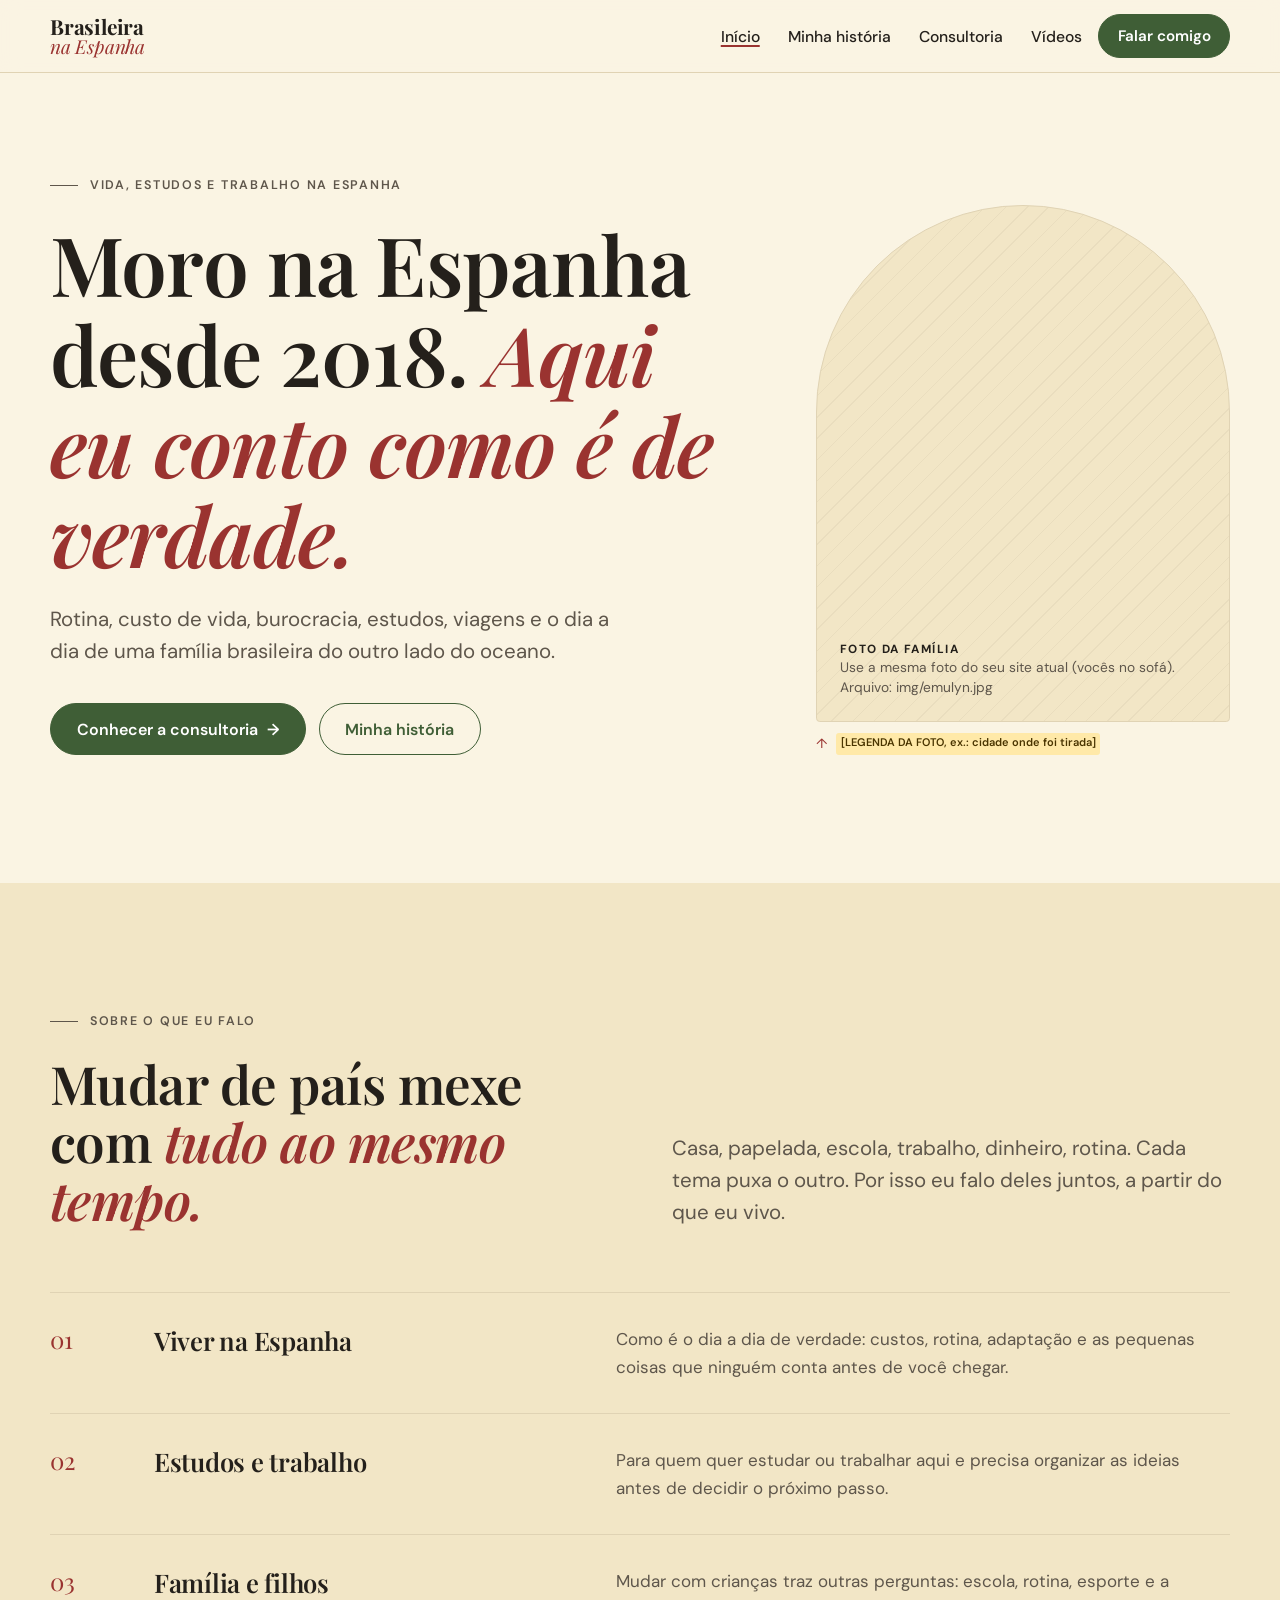
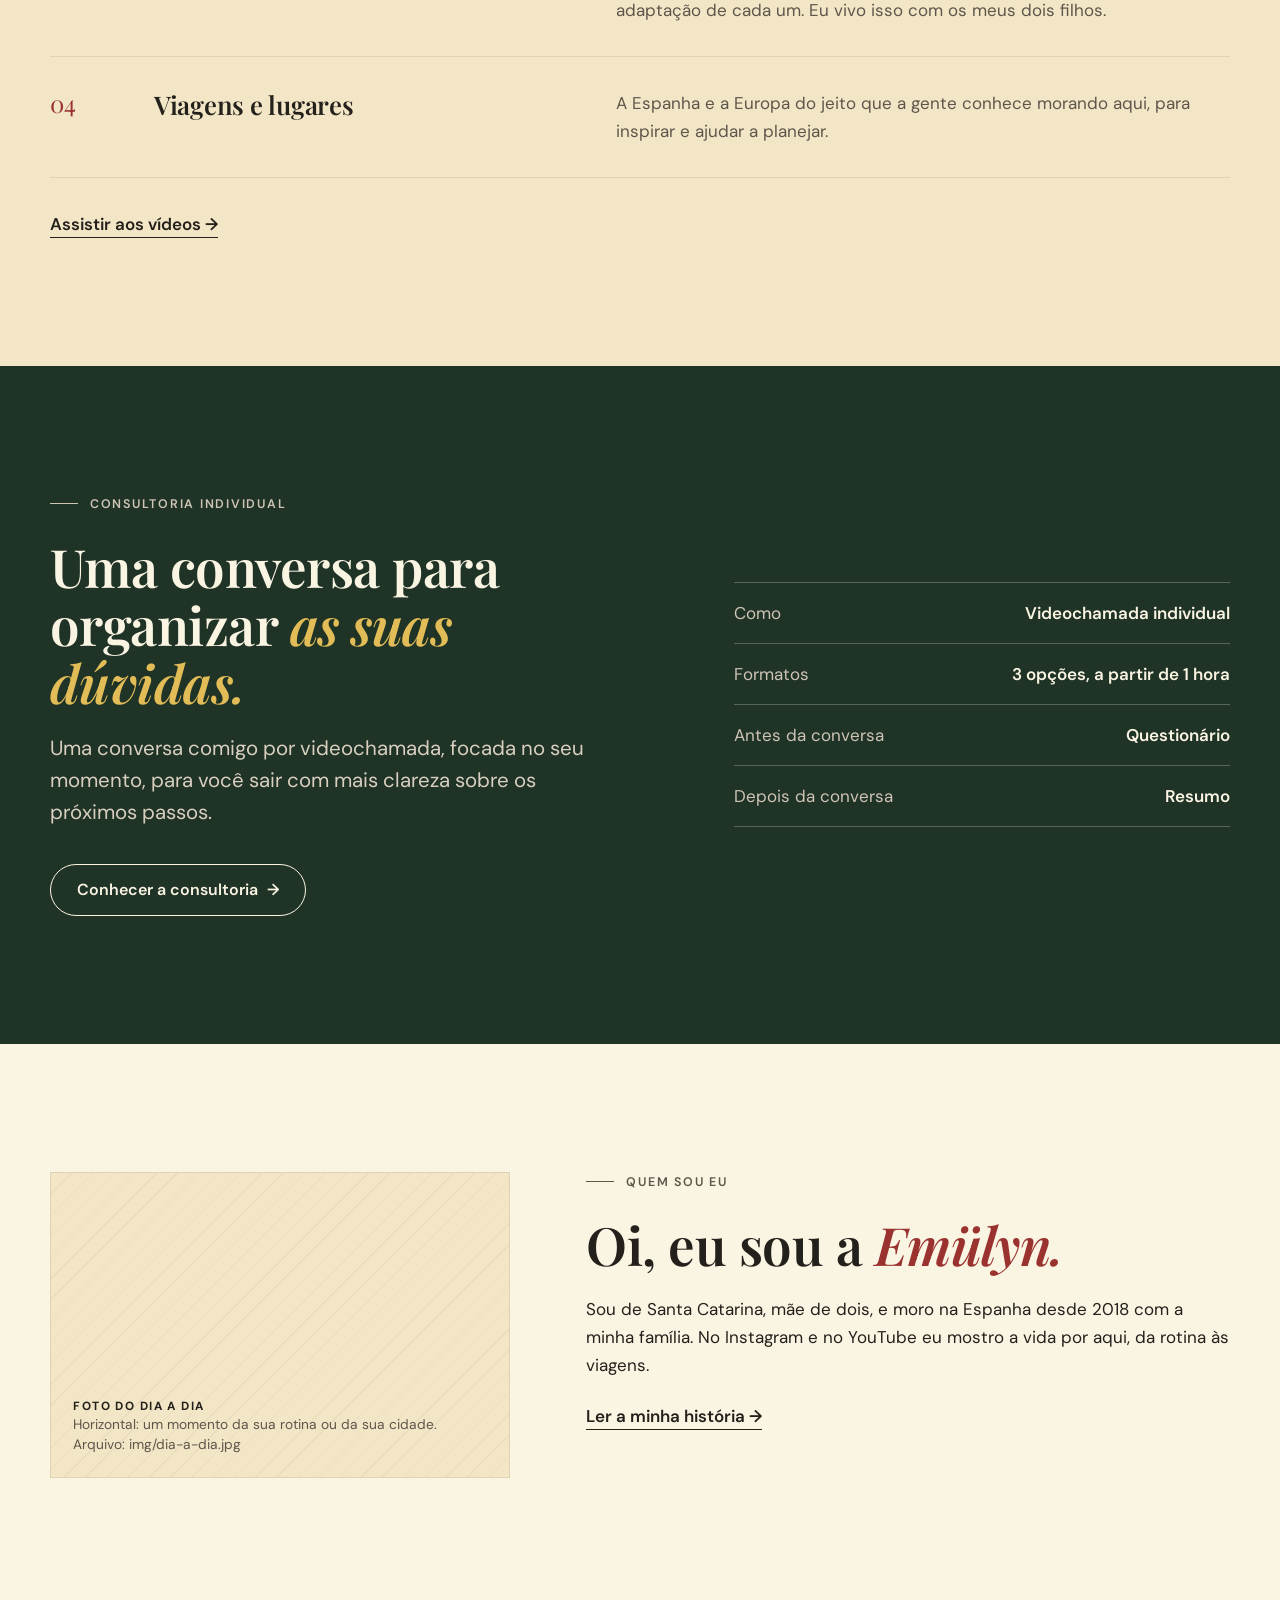
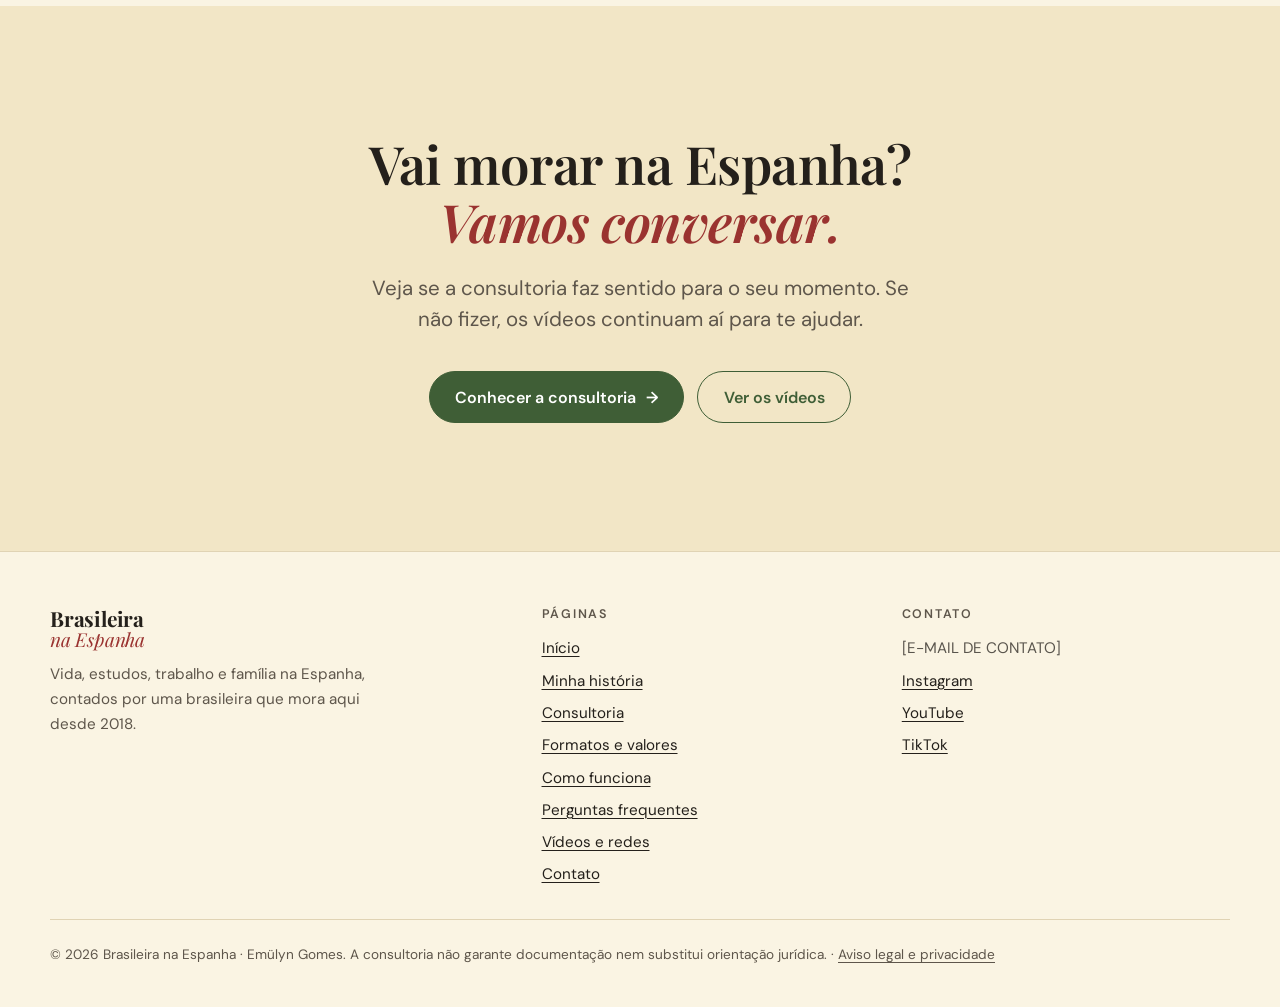
==== publico/index.html @ 483fb572 "Primeira versão do site Brasileira na Espanha" ====
<!DOCTYPE html>
<html lang="pt-BR">
<head>
  <meta charset="UTF-8">
  <meta name="viewport" content="width=device-width, initial-scale=1">
  <title>Brasileira na Espanha · Vida, estudos e trabalho na Espanha</title>
  <meta name="description" content="Sou brasileira e moro na Espanha desde 2018. Conto como é viver aqui de verdade e ofereço uma consultoria individual para quem quer se organizar.">
  <link rel="canonical" href="https://brasileiranaespanha.es/">
  <meta name="theme-color" content="#F8F0D8">
  <link rel="icon" href="favicon.svg" type="image/svg+xml">

  <!-- Prévia para compartilhamento (WhatsApp, Instagram, Facebook) -->
  <meta property="og:type" content="website">
  <meta property="og:locale" content="pt_BR">
  <meta property="og:site_name" content="Brasileira na Espanha">
  <meta property="og:title" content="Brasileira na Espanha · Vida, estudos e trabalho na Espanha">
  <meta property="og:description" content="Sou brasileira e moro na Espanha desde 2018. Conto como é viver aqui de verdade e ofereço uma consultoria individual para quem quer se organizar.">
  <meta property="og:url" content="https://brasileiranaespanha.es/">
  <meta property="og:image" content="https://brasileiranaespanha.es/img/compartilhar.jpg">
  <meta name="twitter:card" content="summary_large_image">

  <link rel="preconnect" href="https://fonts.googleapis.com">
  <link rel="preconnect" href="https://fonts.gstatic.com" crossorigin>
  <link href="https://fonts.googleapis.com/css2?family=DM+Sans:opsz,wght@9..40,400;9..40,500;9..40,600&family=Playfair+Display:ital,wght@0,600;0,700;1,400;1,600&display=swap" rel="stylesheet">
  <link rel="stylesheet" href="css/estilo.css">
</head>
<body>
  <a class="pular" href="#conteudo">Pular para o conteúdo</a>

  <header class="topo">
    <div class="envoltorio">
      <a class="marca" href="./"><span>Brasileira</span> <em>na Espanha</em></a>
      <nav class="menu" aria-label="Principal">
        <ul>
          <li><a href="./" aria-current="page">Início</a></li>
          <li><a href="sobre/">Minha história</a></li>
          <li><a href="consultoria/">Consultoria</a></li>
          <li><a href="conteudo/">Vídeos</a></li>
        </ul>
      </nav>
      <a class="botao botao--cheio botao--topo" href="contato/">Falar comigo</a>
    </div>
  </header>

  <main id="conteudo">
    <section class="hero" aria-labelledby="titulo-principal">
      <div class="envoltorio">
        <div>
          <p class="rotulo">Vida, estudos e trabalho na Espanha</p>
          <h1 id="titulo-principal">Moro na Espanha desde 2018. <em>Aqui eu conto como é de verdade.</em></h1>
          <p class="lead">Rotina, custo de vida, burocracia, estudos, viagens e o dia a dia de uma família brasileira do outro lado do oceano.</p>
          <div class="acoes">
          <a class="botao botao--cheio" href="consultoria/">Conhecer a consultoria <span class="seta" aria-hidden="true">→</span></a>
            <a class="botao botao--linha" href="sobre/">Minha história</a>
          </div>
        </div>
        <figure>
          <div class="foto foto--retrato">
            <img src="img/emulyn.jpg" alt="Emülyn com o marido e os dois filhos no sofá de casa" width="800" height="1000" onerror="this.remove()">
            <div class="vaga"><strong>Foto da família</strong> Use a mesma foto do seu site atual (vocês no sofá). Arquivo: img/emulyn.jpg</div>
          </div>
          <figcaption class="legenda"><span class="campo">[LEGENDA DA FOTO, ex.: cidade onde foi tirada]</span></figcaption>
        </figure>
      </div>
    </section>

    <section class="secao secao--areia" aria-labelledby="titulo-temas">
      <div class="envoltorio">
        <div class="cabeca-secao">
          <div>
            <p class="rotulo">Sobre o que eu falo</p>
            <h2 id="titulo-temas">Mudar de país mexe com <em>tudo ao mesmo tempo.</em></h2>
          </div>
          <p class="lead">Casa, papelada, escola, trabalho, dinheiro, rotina. Cada tema puxa o outro. Por isso eu falo deles juntos, a partir do que eu vivo.</p>
        </div>
        <ol class="indice">
          <li><h3>Viver na Espanha</h3><p>Como é o dia a dia de verdade: custos, rotina, adaptação e as pequenas coisas que ninguém conta antes de você chegar.</p></li>
          <li><h3>Estudos e trabalho</h3><p>Para quem quer estudar ou trabalhar aqui e precisa organizar as ideias antes de decidir o próximo passo.</p></li>
          <li><h3>Família e filhos</h3><p>Mudar com crianças traz outras perguntas: escola, rotina, esporte e a adaptação de cada um. Eu vivo isso com os meus dois filhos.</p></li>
          <li><h3>Viagens e lugares</h3><p>A Espanha e a Europa do jeito que a gente conhece morando aqui, para inspirar e ajudar a planejar.</p></li>
        </ol>
        <p style="margin-top:2rem"><a class="link-seta" href="conteudo/">Assistir aos vídeos →</a></p>
      </div>
    </section>

    <section class="secao secao--tinta" aria-labelledby="titulo-consultoria">
      <div class="envoltorio faixa">
        <div>
          <p class="rotulo">Consultoria individual</p>
          <h2 id="titulo-consultoria">Uma conversa para organizar <em>as suas dúvidas.</em></h2>
          <p class="lead" style="margin-top:1.4rem">Uma conversa comigo por videochamada, focada no seu momento, para você sair com mais clareza sobre os próximos passos.</p>
          <div class="acoes">
            <a class="botao botao--linha" href="consultoria/">Conhecer a consultoria <span class="seta" aria-hidden="true">→</span></a>
          </div>
        </div>
        <dl>
          <div><dt>Como</dt><dd>Videochamada individual</dd></div>
          <div><dt>Formatos</dt><dd>3 opções, a partir de 1 hora</dd></div>
          <div><dt>Antes da conversa</dt><dd>Questionário</dd></div>
          <div><dt>Depois da conversa</dt><dd>Resumo</dd></div>
        </dl>
      </div>
    </section>

    <section class="secao" aria-labelledby="titulo-sobre">
      <div class="envoltorio apresentacao">
        <figure>
          <div class="foto foto--paisagem">
            <img src="img/dia-a-dia.jpg" alt="[DESCRIÇÃO DA FOTO]" onerror="this.remove()">
            <div class="vaga"><strong>Foto do dia a dia</strong> Horizontal: um momento da sua rotina ou da sua cidade. Arquivo: img/dia-a-dia.jpg</div>
          </div>
        </figure>
        <div class="medida">
          <p class="rotulo">Quem sou eu</p>
          <h2 id="titulo-sobre">Oi, eu sou a <em>Emülyn.</em></h2>
          <p style="margin-top:1.4rem">Sou de Santa Catarina, mãe de dois, e moro na Espanha desde 2018 com a minha família. No Instagram e no YouTube eu mostro a vida por aqui, da rotina às viagens.</p>
          <p style="margin-top:1.4rem"><a class="link-seta" href="sobre/">Ler a minha história →</a></p>
        </div>
      </div>
    </section>

    <section class="secao chamada secao--areia" aria-labelledby="titulo-chamada">
      <div class="envoltorio">
        <h2 id="titulo-chamada">Vai morar na Espanha? <em>Vamos conversar.</em></h2>
        <p class="lead">Veja se a consultoria faz sentido para o seu momento. Se não fizer, os vídeos continuam aí para te ajudar.</p>
        <div class="acoes">
          <a class="botao botao--cheio" href="consultoria/">Conhecer a consultoria <span class="seta" aria-hidden="true">→</span></a>
          <a class="botao botao--linha" href="conteudo/">Ver os vídeos</a>
        </div>
      </div>
    </section>
  </main>

  <footer class="rodape">
    <div class="envoltorio">
      <div>
        <a class="marca" href="./"><span>Brasileira</span> <em>na Espanha</em></a>
        <p class="suave" style="margin-top:.8rem;max-width:34ch">Vida, estudos, trabalho e família na Espanha, contados por uma brasileira que mora aqui desde 2018.</p>
      </div>
      <nav aria-label="Rodapé">
        <h2>Páginas</h2>
        <ul>
          <li><a href="./">Início</a></li>
          <li><a href="sobre/">Minha história</a></li>
          <li><a href="consultoria/">Consultoria</a></li>
          <li><a href="consultoria/formatos/">Formatos e valores</a></li>
          <li><a href="consultoria/como-funciona/">Como funciona</a></li>
          <li><a href="consultoria/perguntas/">Perguntas frequentes</a></li>
          <li><a href="conteudo/">Vídeos e redes</a></li>
          <li><a href="contato/">Contato</a></li>
        </ul>
      </nav>
      <div>
        <h2>Contato</h2>
        <ul>
          <li><a data-link="email" data-mostrar aria-disabled="true">[E-MAIL DE CONTATO]</a></li>
          <li><a href="https://www.instagram.com/emulyngomes/">Instagram</a></li>
          <li><a href="https://www.youtube.com/@brasileiranaespanha">YouTube</a></li>
          <li><a href="https://www.tiktok.com/@emulyngomes">TikTok</a></li>
        </ul>
      </div>
      <p class="legal">© 2026 Brasileira na Espanha · Emülyn Gomes. A consultoria não garante documentação nem substitui orientação jurídica. · <a href="aviso-legal/">Aviso legal e privacidade</a></p>
    </div>
  </footer>

  <script src="js/config.js"></script>
</body>
</html>
---- publico/css/estilo.css ----
/* ==========================================================================
   Brasileira na Espanha — estilos do site
   Para mudar cores ou fontes, edite apenas as variáveis em :root.
   ========================================================================== */

:root {
  /* Cores */
  /* Paleta do canal: creme, verde, vinho e dourado */
  --papel: #FAF4E3;          /* fundo principal (creme) */
  --areia: #F2E6C6;          /* fundo alternativo (creme mais quente) */
  --tinta: #24201B;          /* texto principal */
  --tinta-suave: #5E564B;    /* texto secundário */
  --linha: #E0D3B4;          /* fios e bordas */
  --verde: #3F5E36;          /* botões (verde do Brasil) */
  --verde-escuro: #2F4828;
  --vinho: #9A3330;          /* itálicos e detalhes (vermelho da Espanha) */
  --ouro: #E2BC57;           /* dourado: só sobre fundo escuro e em detalhes */
  --escuro: #1F3326;         /* fundo das faixas escuras (verde bem fechado) */
  --pimenton: var(--vinho);  /* nome antigo, mantido por compatibilidade */

  /* Tipografia */
  --serif: "Playfair Display", Georgia, "Times New Roman", serif;
  --sans: "DM Sans", system-ui, -apple-system, "Segoe UI", sans-serif;

  /* Medidas */
  --largura: 1180px;
  --texto: 64ch;
  --espaco: clamp(72px, 10vw, 140px);
}

*, *::before, *::after { box-sizing: border-box; }
* { margin: 0; }

html { -webkit-text-size-adjust: 100%; scroll-behavior: smooth; }
@media (prefers-reduced-motion: reduce) {
  html { scroll-behavior: auto; }
  *, *::before, *::after { transition: none !important; }
}

body {
  background: var(--papel);
  color: var(--tinta);
  font-family: var(--sans);
  font-size: 1.0625rem;
  line-height: 1.65;
  text-rendering: optimizeLegibility;
}

img { display: block; max-width: 100%; height: auto; }

a { color: inherit; text-decoration-thickness: 1px; text-underline-offset: 0.2em; }
a:hover { color: var(--pimenton); }

:focus-visible {
  outline: 3px solid var(--verde);
  outline-offset: 3px;
  border-radius: 2px;
}

/* Acessibilidade */
.pular {
  position: absolute; left: 1rem; top: -100px;
  background: var(--tinta); color: var(--papel);
  padding: .7rem 1rem; z-index: 100; text-decoration: none;
}
.pular:focus { top: 1rem; color: var(--papel); }

.sr-only {
  position: absolute; width: 1px; height: 1px; padding: 0; margin: -1px;
  overflow: hidden; clip: rect(0,0,0,0); white-space: nowrap; border: 0;
}

/* --------------------------------------------------------------------------
   Estrutura
   -------------------------------------------------------------------------- */
.envoltorio { width: min(var(--largura), 100% - 2.5rem); margin-inline: auto; }

.secao { padding-block: var(--espaco); }
.secao--areia { background: var(--areia); }
.secao--tinta { background: var(--escuro); color: var(--papel); }
.secao--tinta a:hover { color: var(--ouro); }

/* --------------------------------------------------------------------------
   Tipografia
   -------------------------------------------------------------------------- */
h1, h2, h3 {
  font-family: var(--serif);
  font-weight: 600;
  line-height: 1.1;
  letter-spacing: -0.01em;
  font-optical-sizing: auto;
}
h1 { font-size: clamp(2.6rem, 6.4vw, 5.4rem); }
h2 { font-size: clamp(2rem, 4.2vw, 3.3rem); }
h3 { font-size: clamp(1.3rem, 2vw, 1.6rem); line-height: 1.2; }
h1 em, h2 em { font-style: italic; color: var(--pimenton); }
.secao--tinta h2 em { color: var(--ouro); }

p + p { margin-top: 1em; }

.rotulo {
  display: flex; align-items: center; gap: .75rem;
  font-size: .78rem; font-weight: 600;
  letter-spacing: .14em; text-transform: uppercase;
  color: var(--tinta-suave);
  margin-bottom: 1.4rem;
}
.rotulo::before { content: ""; width: 28px; height: 1px; background: currentColor; }
.secao--tinta .rotulo { color: #CFC5B6; }

.lead { font-size: clamp(1.15rem, 1.6vw, 1.35rem); line-height: 1.55; color: var(--tinta-suave); max-width: 40ch; }
.suave { color: var(--tinta-suave); }
.medida { max-width: var(--texto); }

/* Campo a preencher: aparece em destaque para você achar fácil */
.campo {
  background: #FFE9A8;
  color: #4A3500;
  font-family: var(--sans);
  font-style: normal;
  font-size: .82em;
  font-weight: 600;
  padding: .05em .4em;
  border-radius: 3px;
  white-space: normal;
}

/* --------------------------------------------------------------------------
   Botões e links de ação
   -------------------------------------------------------------------------- */
.botao {
  display: inline-flex; align-items: center; gap: .6rem;
  min-height: 52px; padding: .85rem 1.6rem;
  font: 600 1rem/1.2 var(--sans);
  text-decoration: none;
  border: 1.5px solid var(--tinta);
  border-radius: 999px;
  transition: background-color .2s, color .2s, border-color .2s;
  cursor: pointer;
}
.botao--cheio { background: var(--verde); border-color: var(--verde); color: #fff; }
.botao--cheio:hover { background: var(--verde-escuro); border-color: var(--verde-escuro); color: #fff; }
.botao--linha { background: transparent; color: var(--verde); border-color: var(--verde); }
.botao--linha:hover { background: var(--verde); color: #fff; }
.secao--tinta .botao--linha { color: var(--papel); border-color: var(--papel); }
.secao--tinta .botao--linha:hover { background: var(--papel); color: var(--tinta); }
.botao .seta { transition: transform .2s; }
.botao:hover .seta { transform: translateX(3px); }

/* Botão cujo link ainda não foi configurado em js/config.js */
.botao[aria-disabled="true"] {
  background: transparent; color: var(--tinta-suave);
  border: 1.5px dashed var(--tinta-suave); cursor: not-allowed;
}
.secao--tinta .botao[aria-disabled="true"] { color: #CFC5B6; border-color: #CFC5B6; }

.link-seta {
  font-weight: 600; text-decoration: none;
  border-bottom: 1.5px solid currentColor; padding-bottom: 2px;
}

.acoes { display: flex; flex-wrap: wrap; gap: .8rem; margin-top: 2.2rem; }

/* --------------------------------------------------------------------------
   Cabeçalho
   -------------------------------------------------------------------------- */
.topo {
  position: sticky; top: 0; z-index: 50;
  background: color-mix(in srgb, var(--papel) 92%, transparent);
  backdrop-filter: blur(10px);
  border-bottom: 1px solid var(--linha);
}
.topo .envoltorio {
  display: flex; align-items: center; justify-content: space-between;
  gap: 1rem; min-height: 72px;
}
.marca {
  display: inline-flex; flex-direction: column;
  font-family: var(--serif); font-size: 1.3rem; font-weight: 700;
  text-decoration: none; letter-spacing: -0.01em; line-height: 1.02;
}
.marca em { color: var(--vinho); font-weight: 400; font-size: .92em; }
.marca:hover { color: var(--tinta); }

.menu { margin-left: auto; }
.menu ul { display: flex; gap: clamp(.9rem, 2.2vw, 1.9rem); list-style: none; padding: 0; }
.menu a { text-decoration: none; font-weight: 500; font-size: .98rem; white-space: nowrap; }
.menu a[aria-current="page"] { text-decoration: underline; text-decoration-color: var(--pimenton); text-decoration-thickness: 2px; }
.botao--topo { min-height: 44px; padding: .55rem 1.15rem; font-size: .95rem; }

/* Celular: marca e botão na primeira linha, menu na segunda (com rolagem lateral se precisar) */
@media (max-width: 760px) {
  .topo .envoltorio {
    display: grid; grid-template-columns: 1fr auto;
    gap: .6rem 1rem; padding-block: .75rem; min-height: 0;
  }
  .menu { grid-column: 1 / -1; grid-row: 2; margin: 0 -1.25rem; overflow-x: auto; scrollbar-width: none; }
  .menu::-webkit-scrollbar { display: none; }
  .menu ul { padding-inline: 1.25rem; gap: 1.3rem; }
  .menu a { font-size: .93rem; display: inline-block; padding-block: .3rem; }
}

/* Abas da consultoria */
.subnav { border-bottom: 1px solid var(--linha); background: var(--papel); }
.subnav ul { display: flex; gap: 1.8rem; list-style: none; padding: 0; overflow-x: auto; scrollbar-width: none; }
.subnav ul::-webkit-scrollbar { display: none; }
.subnav a {
  display: block; padding-block: 1rem; white-space: nowrap;
  text-decoration: none; font-size: .93rem; font-weight: 500; color: var(--tinta-suave);
  border-bottom: 2px solid transparent; margin-bottom: -1px;
}
.subnav a[aria-current="page"] { color: var(--tinta); border-bottom-color: var(--pimenton); }

/* Cabeçalho de páginas internas (sem foto) */
.cabecalho-pagina { padding-block: clamp(56px, 9vw, 120px) clamp(40px, 6vw, 72px); }
.cabecalho-pagina h1 { max-width: 16ch; margin-bottom: 1.4rem; }
.cabecalho-pagina .lead { max-width: 52ch; }

/* Etapas numeradas grandes (página Como funciona) */
.etapas { list-style: none; padding: 0; counter-reset: etapa; display: grid; grid-template-columns: repeat(2, 1fr); gap: 0 clamp(2rem, 6vw, 6rem); }
.etapas li { counter-increment: etapa; padding-block: 2rem; border-top: 1px solid var(--linha); display: grid; grid-template-columns: 4.5rem 1fr; gap: .2rem 1rem; }
.etapas li::before {
  content: counter(etapa, decimal-leading-zero); grid-row: span 2;
  font-family: var(--serif); font-size: 2.6rem; line-height: 1; color: var(--pimenton);
}
.etapas h2 { font-size: clamp(1.35rem, 2.2vw, 1.7rem); margin-bottom: .3rem; }
.etapas p { color: var(--tinta-suave); }
@media (max-width: 760px) { .etapas { grid-template-columns: 1fr; } .etapas li { grid-template-columns: 3.5rem 1fr; } .etapas li::before { font-size: 2rem; } }

/* Textos longos */
.texto-corrido p + p { margin-top: 1.1em; }
.texto-corrido blockquote {
  font-family: var(--serif); font-style: italic;
  font-size: clamp(1.5rem, 2.6vw, 2.1rem); line-height: 1.25;
  border-left: 2px solid var(--pimenton); padding-left: 1.4rem; margin-bottom: 1.8rem;
}
.faq--larga { max-width: 860px; }

.texto-legal { max-width: 760px; }
.texto-legal > h2 { font-size: clamp(1.6rem, 3vw, 2.2rem); margin: 3rem 0 1rem; }
.texto-legal .aviso h2 { font-size: 1.2rem; margin-bottom: .4rem; }
.texto-legal p + p { margin-top: .9em; }
.dados-legais div { display: grid; grid-template-columns: 8rem 1fr; gap: 1rem; padding-block: .8rem; border-top: 1px solid var(--linha); }
.dados-legais dt { color: var(--tinta-suave); }

/* Página de contato */
.pagina-contato { padding-block: clamp(64px, 9vw, 120px); }
.pagina-contato h1 { font-size: clamp(2.4rem, 5vw, 4rem); }
.pagina-contato h1 em { color: var(--ouro); }
.contato h2 { font-size: 1.4rem; }

/* --------------------------------------------------------------------------
   Fotos (com espaço reservado enquanto a foto não existe)
   -------------------------------------------------------------------------- */
.foto {
  position: relative; overflow: hidden;
  background:
    repeating-linear-gradient(135deg, transparent 0 14px, rgba(31,26,22,.045) 14px 15px),
    var(--areia);
  border: 1px solid var(--linha);
}
.foto img { position: absolute; inset: 0; width: 100%; height: 100%; object-fit: cover; z-index: 1; }
.foto .vaga {
  position: absolute; inset: 0;
  display: flex; flex-direction: column; justify-content: flex-end;
  padding: 1.4rem; font-size: .86rem; line-height: 1.45; color: var(--tinta-suave);
}
.foto .vaga strong { color: var(--tinta); font-size: .74rem; letter-spacing: .12em; text-transform: uppercase; }
.foto--retrato { aspect-ratio: 4 / 5; }
.foto--paisagem { aspect-ratio: 3 / 2; }

.legenda {
  margin-top: .7rem; font-size: .84rem; color: var(--tinta-suave);
  display: flex; gap: .5rem;
}
.legenda::before { content: "↑"; color: var(--pimenton); }

/* --------------------------------------------------------------------------
   Seção principal (hero)
   -------------------------------------------------------------------------- */
.hero { padding-block: clamp(48px, 8vw, 110px) var(--espaco); }
.hero .envoltorio {
  display: grid; grid-template-columns: 1.25fr .75fr;
  gap: clamp(2rem, 6vw, 6rem); align-items: end;
}
.hero h1 { margin-bottom: 1.6rem; }
.hero .foto { border-radius: 220px 220px 4px 4px; }
@media (max-width: 860px) {
  .hero .envoltorio { grid-template-columns: 1fr; }
  .hero figure { max-width: 420px; }
}

/* --------------------------------------------------------------------------
   Apresentação
   -------------------------------------------------------------------------- */
.apresentacao {
  display: grid; grid-template-columns: 5fr 7fr;
  gap: clamp(2rem, 6vw, 6rem); align-items: start;
}
.apresentacao blockquote {
  font-family: var(--serif); font-style: italic;
  font-size: clamp(1.6rem, 2.8vw, 2.3rem); line-height: 1.25;
  border-left: 2px solid var(--pimenton); padding-left: 1.4rem;
  margin-bottom: 2rem;
}
@media (max-width: 860px) { .apresentacao { grid-template-columns: 1fr; } }

/* --------------------------------------------------------------------------
   Lista numerada editorial (temas, etapas)
   -------------------------------------------------------------------------- */
.indice { list-style: none; padding: 0; border-top: 1px solid var(--linha); counter-reset: item; }
.indice > li {
  counter-increment: item;
  display: grid; grid-template-columns: 5rem 1fr 1.4fr;
  gap: 1.5rem; padding-block: 2rem;
  border-bottom: 1px solid var(--linha);
}
.indice > li::before {
  content: counter(item, decimal-leading-zero);
  font-family: var(--serif); font-size: 1.5rem; color: var(--pimenton); line-height: 1.2;
}
.indice h3 { margin: 0; }
.indice p { color: var(--tinta-suave); }
@media (max-width: 760px) {
  .indice > li { grid-template-columns: 3rem 1fr; }
  .indice > li > p { grid-column: 2; }
}

.cabeca-secao {
  display: grid; grid-template-columns: 1fr 1fr;
  gap: 2rem 4rem; align-items: end; margin-bottom: clamp(2.5rem, 5vw, 4rem);
}
@media (max-width: 760px) { .cabeca-secao { grid-template-columns: 1fr; } }

/* --------------------------------------------------------------------------
   Faixa da consultoria (fundo escuro)
   -------------------------------------------------------------------------- */
.faixa {
  display: grid; grid-template-columns: 1.1fr .9fr;
  gap: clamp(2rem, 6vw, 6rem); align-items: center;
}
.faixa .lead { color: #D9CFC0; }
.faixa dl { border-top: 1px solid rgba(251,247,238,.25); }
.faixa dl div {
  display: flex; justify-content: space-between; gap: 1rem;
  padding-block: 1rem; border-bottom: 1px solid rgba(251,247,238,.25);
}
.faixa dt { color: #CFC5B6; }
.faixa dd { text-align: right; font-weight: 600; }
@media (max-width: 860px) { .faixa { grid-template-columns: 1fr; } }

/* --------------------------------------------------------------------------
   Passos (linha do tempo horizontal)
   -------------------------------------------------------------------------- */
.passos {
  list-style: none; padding: 0;
  display: grid; grid-template-columns: repeat(var(--colunas, 3), 1fr);
  gap: 0; counter-reset: passo;
}
.passos li {
  counter-increment: passo; position: relative;
  padding: 2.4rem 1.6rem 0 0;
  border-top: 2px solid var(--tinta);
}
.passos li::before {
  content: counter(passo);
  position: absolute; top: -1.05rem; left: 0;
  width: 2rem; height: 2rem; border-radius: 50%;
  background: var(--papel); border: 2px solid var(--tinta);
  display: grid; place-items: center;
  font: 600 .9rem/1 var(--sans);
}
.secao--areia .passos li::before { background: var(--areia); }
.passos h3 { font-size: 1.25rem; margin-bottom: .5rem; }
.passos p { color: var(--tinta-suave); font-size: .98rem; }
@media (max-width: 860px) {
  .passos { grid-template-columns: 1fr; gap: 0; }
  .passos li { border-top: 0; border-left: 2px solid var(--tinta); padding: 0 0 2.2rem 2rem; }
  .passos li::before { top: 0; left: -1.05rem; }
}

/* --------------------------------------------------------------------------
   Canais de conteúdo
   -------------------------------------------------------------------------- */
.canais { list-style: none; padding: 0; border-top: 1px solid var(--linha); }
.canais a {
  display: grid; grid-template-columns: 1fr auto; align-items: baseline; gap: 1rem;
  padding-block: 1.5rem; border-bottom: 1px solid var(--linha);
  text-decoration: none;
}
.canais .nome { font-family: var(--serif); font-size: clamp(1.5rem, 3vw, 2.2rem); }
.canais .detalhe { color: var(--tinta-suave); font-size: .95rem; }
.canais a:hover .nome { color: var(--pimenton); }

.duas-colunas {
  display: grid; grid-template-columns: 1fr 1fr; gap: clamp(2rem, 6vw, 6rem); align-items: start;
}
@media (max-width: 860px) { .duas-colunas { grid-template-columns: 1fr; } }

/* --------------------------------------------------------------------------
   Chamada final
   -------------------------------------------------------------------------- */
.chamada { text-align: center; }
.chamada h2 { max-width: 18ch; margin-inline: auto; }
.chamada .lead { margin: 1.4rem auto 0; }
.chamada .acoes { justify-content: center; }

/* --------------------------------------------------------------------------
   Página da consultoria
   -------------------------------------------------------------------------- */
.ficha {
  border: 1px solid var(--tinta); background: var(--papel);
  padding: clamp(1.4rem, 3vw, 2rem);
}
.ficha h2 { font-size: 1.4rem; margin-bottom: 1rem; }
.ficha dl div {
  display: grid; grid-template-columns: 9rem 1fr; gap: 1rem;
  padding-block: .8rem; border-top: 1px solid var(--linha);
}
.ficha dt { color: var(--tinta-suave); font-size: .95rem; }
.ficha dd { font-weight: 600; }

.lista-traco { list-style: none; padding: 0; }
.lista-traco li { padding: .9rem 0 .9rem 2rem; border-bottom: 1px solid var(--linha); position: relative; }
.lista-traco li::before { content: "—"; position: absolute; left: 0; color: var(--pimenton); }
.lista-traco li:first-child { border-top: 1px solid var(--linha); }

.aviso {
  border-left: 3px solid var(--pimenton);
  background: var(--areia);
  padding: 1.4rem 1.6rem;
}
.aviso h3 { font-size: 1.2rem; margin-bottom: .5rem; }

/* Perguntas frequentes */
.faq { border-top: 1px solid var(--linha); }
.faq details { border-bottom: 1px solid var(--linha); }
.faq summary {
  cursor: pointer; list-style: none;
  display: flex; justify-content: space-between; gap: 1.5rem;
  padding-block: 1.4rem;
  font-family: var(--serif); font-size: clamp(1.2rem, 2vw, 1.45rem); line-height: 1.3;
}
.faq summary::-webkit-details-marker { display: none; }
.faq summary::after { content: "+"; font-family: var(--sans); color: var(--pimenton); font-size: 1.5rem; line-height: 1; }
.faq details[open] summary::after { content: "−"; }
.faq .resposta { padding-bottom: 1.6rem; max-width: var(--texto); color: var(--tinta-suave); }

/* Contato */
.contatos { display: grid; gap: 1rem; }
.contato {
  display: grid; grid-template-columns: 1fr auto; gap: 1rem 2rem; align-items: center;
  padding: 1.6rem 0; border-bottom: 1px solid rgba(251,247,238,.25);
}
.contato:first-child { border-top: 1px solid rgba(251,247,238,.25); }
.contato p { color: #CFC5B6; font-size: .95rem; margin-top: .3rem; }
.nota-link { font-size: .8rem; color: #CFC5B6; grid-column: 1 / -1; margin-top: -.4rem; }
@media (max-width: 640px) { .contato { grid-template-columns: 1fr; } }

/* --------------------------------------------------------------------------
   Rodapé
   -------------------------------------------------------------------------- */
.rodape { border-top: 1px solid var(--linha); padding-block: 3.5rem 2.5rem; font-size: .95rem; }
.rodape .envoltorio { display: grid; grid-template-columns: 1.4fr 1fr 1fr; gap: 2rem; }
.rodape h2 { font-family: var(--sans); font-size: .78rem; letter-spacing: .14em; text-transform: uppercase; color: var(--tinta-suave); font-weight: 600; margin-bottom: .9rem; }
.rodape ul { list-style: none; padding: 0; display: grid; gap: .45rem; }
.rodape .legal { grid-column: 1 / -1; border-top: 1px solid var(--linha); padding-top: 1.5rem; color: var(--tinta-suave); font-size: .85rem; }
@media (max-width: 760px) { .rodape .envoltorio { grid-template-columns: 1fr; } }

.rodape a[aria-disabled="true"], .contato a[aria-disabled="true"] { opacity: .75; }

/* Página 404 */
.erro-404 { min-height: 60vh; display: grid; place-items: center; text-align: center; }

/* --------------------------------------------------------------------------
   Formatos da consultoria (3 colunas separadas por fios, sem "cards")
   -------------------------------------------------------------------------- */
.formatos {
  display: grid; grid-template-columns: repeat(3, 1fr);
  border-top: 2px solid var(--tinta); border-bottom: 1px solid var(--linha);
}
.formato {
  display: flex; flex-direction: column;
  padding: 2.4rem clamp(1.2rem, 2.5vw, 2.2rem) 2.6rem;
  border-left: 1px solid var(--linha);
}
.formato:first-child { border-left: 0; padding-left: 0; }
.formato h2 { font-size: clamp(1.8rem, 3vw, 2.4rem); }
.formato-para { color: var(--tinta-suave); margin-top: .6rem; min-height: 3.2em; }
.formato-preco { font-family: var(--serif); font-size: 2.2rem; margin-top: 1.6rem; line-height: 1; }
.formato-duracao { font-size: .92rem; font-weight: 600; margin-top: .6rem; }
.formato ul { list-style: none; padding: 0; margin: 1.6rem 0 2rem; flex: 1; }
.formato li { padding: .65rem 0 .65rem 1.6rem; border-top: 1px solid var(--linha); position: relative; font-size: .98rem; }
.formato li::before { content: "—"; position: absolute; left: 0; color: var(--pimenton); }
.formato .botao { align-self: flex-start; }

.formato--destaque { background: var(--escuro); color: var(--papel); border-left: 0; }
.formato--destaque + .formato { border-left: 0; }
.formato--destaque .formato-para { color: #CFC5B6; }
.formato--destaque li { border-top-color: rgba(251,247,238,.22); }
.formato--destaque li::before { color: var(--ouro); }
.formato--destaque .botao--linha { color: var(--papel); border-color: var(--papel); }
.formato--destaque .botao--linha:hover { background: var(--papel); color: var(--tinta); }

@media (max-width: 900px) {
  .formatos { grid-template-columns: 1fr; }
  .formato, .formato:first-child { border-left: 0; padding-inline: 0; border-top: 1px solid var(--linha); }
  .formato:first-child { border-top: 0; }
  .formato--destaque { padding-inline: 1.4rem; margin-inline: -1.25rem; padding-inline: 1.25rem; }
  .formato-para { min-height: 0; }
}

/* --------------------------------------------------------------------------
   Fluxo de contratação: etapas e formulários
   -------------------------------------------------------------------------- */
.estreito { width: min(760px, 100% - 2.5rem); }
.cabecalho-pagina--fluxo { padding-top: clamp(40px, 6vw, 72px); }
.cabecalho-pagina--fluxo h1 { font-size: clamp(2.1rem, 4.6vw, 3.4rem); max-width: 20ch; }

.etapas-fluxo { list-style: none; padding: 0; display: flex; flex-wrap: wrap; gap: .4rem; margin-bottom: 2rem; counter-reset: ef; }
.etapas-fluxo li {
  counter-increment: ef; font-size: .82rem; font-weight: 600;
  padding: .4rem .85rem; border-radius: 999px;
  background: var(--areia); color: var(--tinta-suave);
}
.etapas-fluxo li::before { content: counter(ef) " · "; }
.etapas-fluxo li.feita { background: #E3EBDD; color: var(--verde); }
.etapas-fluxo li.feita::before { content: "✓ "; }
.etapas-fluxo li[aria-current="step"] { background: var(--verde); color: #fff; }

.formulario fieldset { border: 0; padding: 0; margin: 0 0 2rem; }
.formulario legend { font-family: var(--serif); font-size: 1.3rem; font-weight: 600; margin-bottom: .9rem; padding: 0; }
.campo-form { margin-bottom: 1.4rem; }
.campo-form label { display: block; font-weight: 600; margin-bottom: .45rem; font-size: .98rem; }
.formulario input[type=text], .formulario input[type=email], .formulario input[type=tel],
.formulario select, .formulario textarea {
  width: 100%; font: inherit; color: var(--tinta);
  padding: .8rem 1rem; min-height: 50px;
  background: #fff; border: 1.5px solid var(--linha); border-radius: 10px;
}
.formulario textarea { resize: vertical; }
.formulario input:focus, .formulario select:focus, .formulario textarea:focus { outline: none; border-color: var(--verde); box-shadow: 0 0 0 3px rgba(63,94,54,.18); }
.duas { display: grid; grid-template-columns: 1fr 1fr; gap: 0 1rem; }
@media (max-width: 620px) { .duas { grid-template-columns: 1fr; } }

.opcoes { display: grid; gap: .55rem; }
.opcoes--linha { grid-template-columns: repeat(auto-fit, minmax(150px, 1fr)); }
.opcao {
  display: flex; gap: .75rem; align-items: flex-start;
  padding: .85rem 1rem; background: #fff;
  border: 1.5px solid var(--linha); border-radius: 10px; cursor: pointer;
  transition: border-color .15s, background-color .15s;
}
.opcao:hover { border-color: var(--verde); }
.opcao input { margin-top: .3rem; accent-color: var(--verde); width: 1.05rem; height: 1.05rem; flex: none; }
.opcao:has(input:checked) { border-color: var(--verde); background: #EEF3EA; }
.opcao--aceite { margin: .5rem 0 1.4rem; font-size: .95rem; }
.dica { font-size: .9rem; margin-top: .6rem; }

.botao--largo { width: 100%; justify-content: center; }
button.botao:disabled { opacity: .45; cursor: not-allowed; }
.form-erro { color: #A3261F; font-weight: 600; margin-bottom: 1rem; }
.form-nao-conectado, .nota {
  background: #FFE9A8; color: #4A3500; font-size: .9rem; font-weight: 600;
  padding: .8rem 1rem; border-radius: 8px; margin-bottom: 1rem;
}

.resultado { border-top: 2px solid var(--verde); padding-top: 2rem; }
.resultado:focus { outline: none; }
.resultado h2 { font-size: clamp(1.8rem, 3.6vw, 2.6rem); margin-bottom: 1rem; }
.resultado .lead { max-width: none; }

.seletor-formato { display: flex; flex-wrap: wrap; gap: .5rem; margin-top: 1.8rem; }
.seletor-formato .botao { min-height: 44px; padding: .5rem 1.1rem; font-size: .95rem; }
.seletor-formato .botao[aria-pressed="true"] { background: var(--verde); color: #fff; }
.agenda-vazia {
  min-height: 280px; display: grid; place-content: center; text-align: center; gap: .3rem;
  border: 2px dashed var(--linha); border-radius: 14px; background: #fff; padding: 2rem;
}
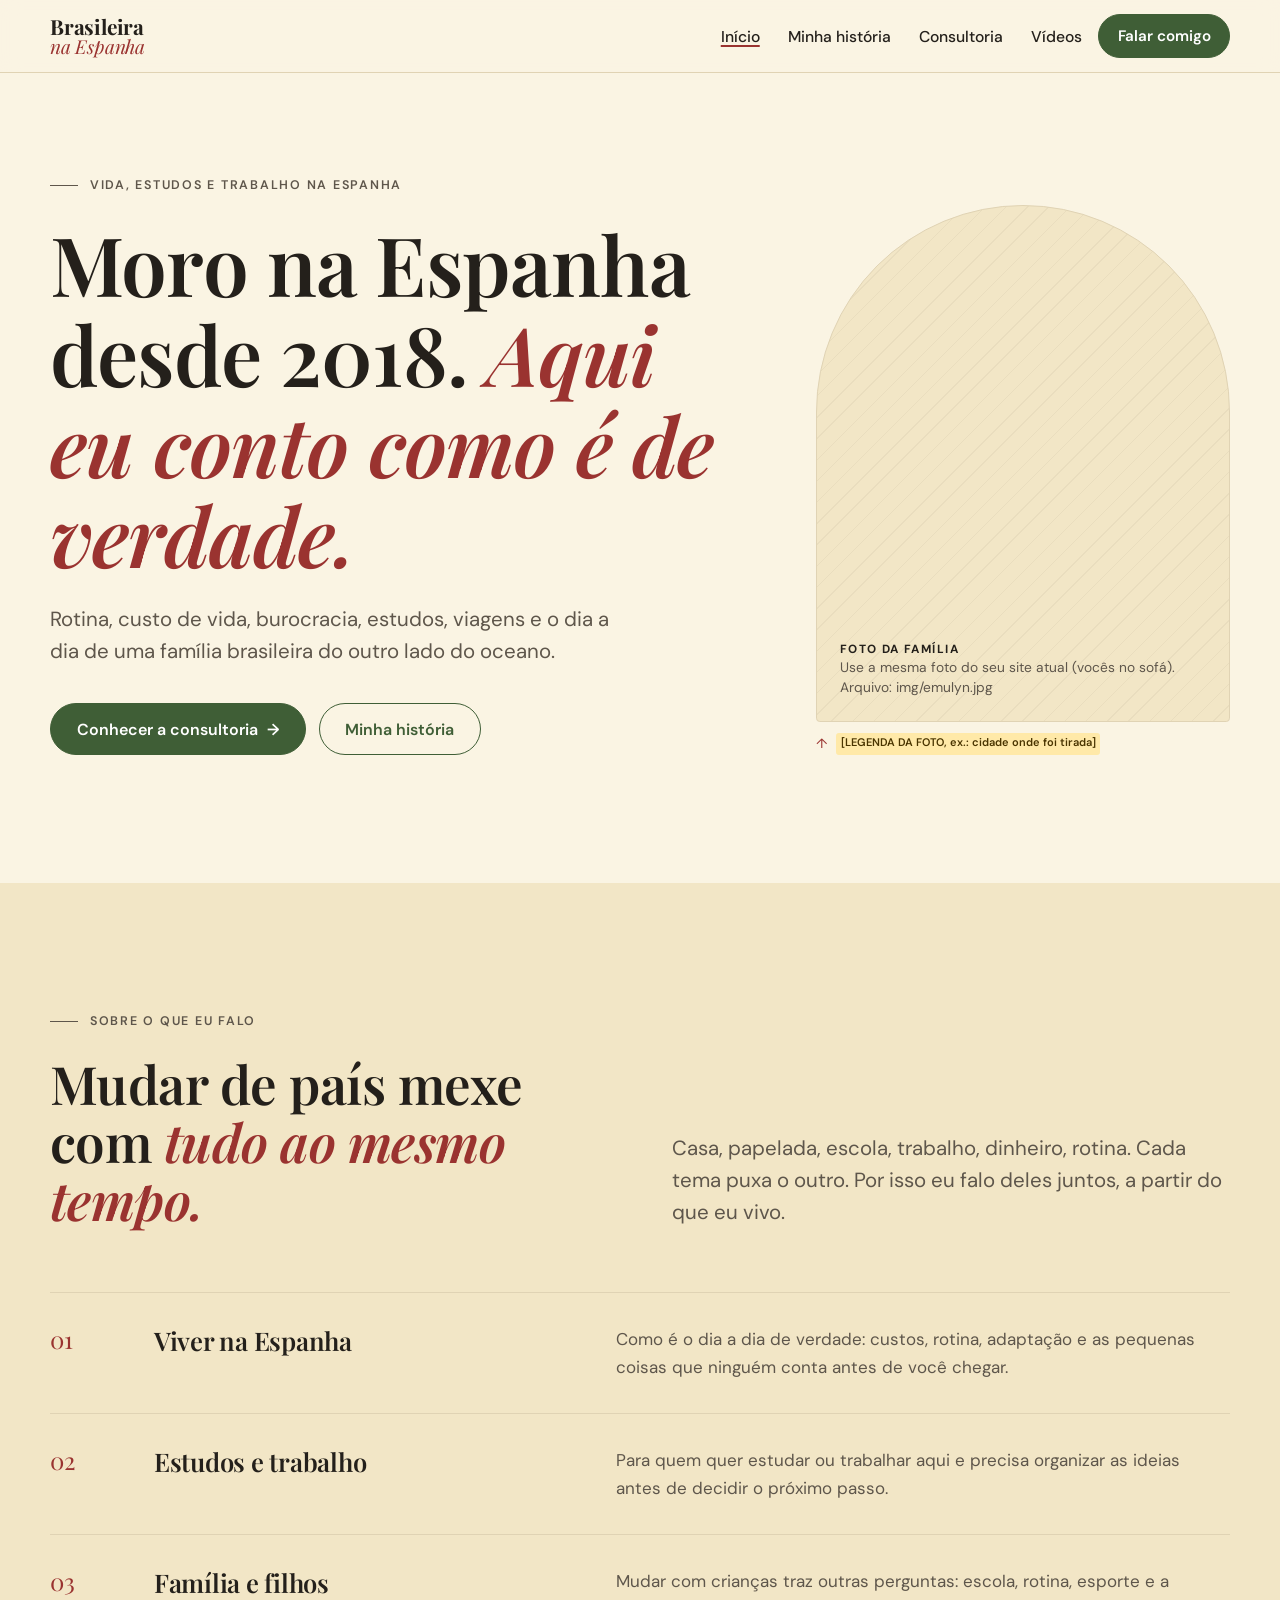
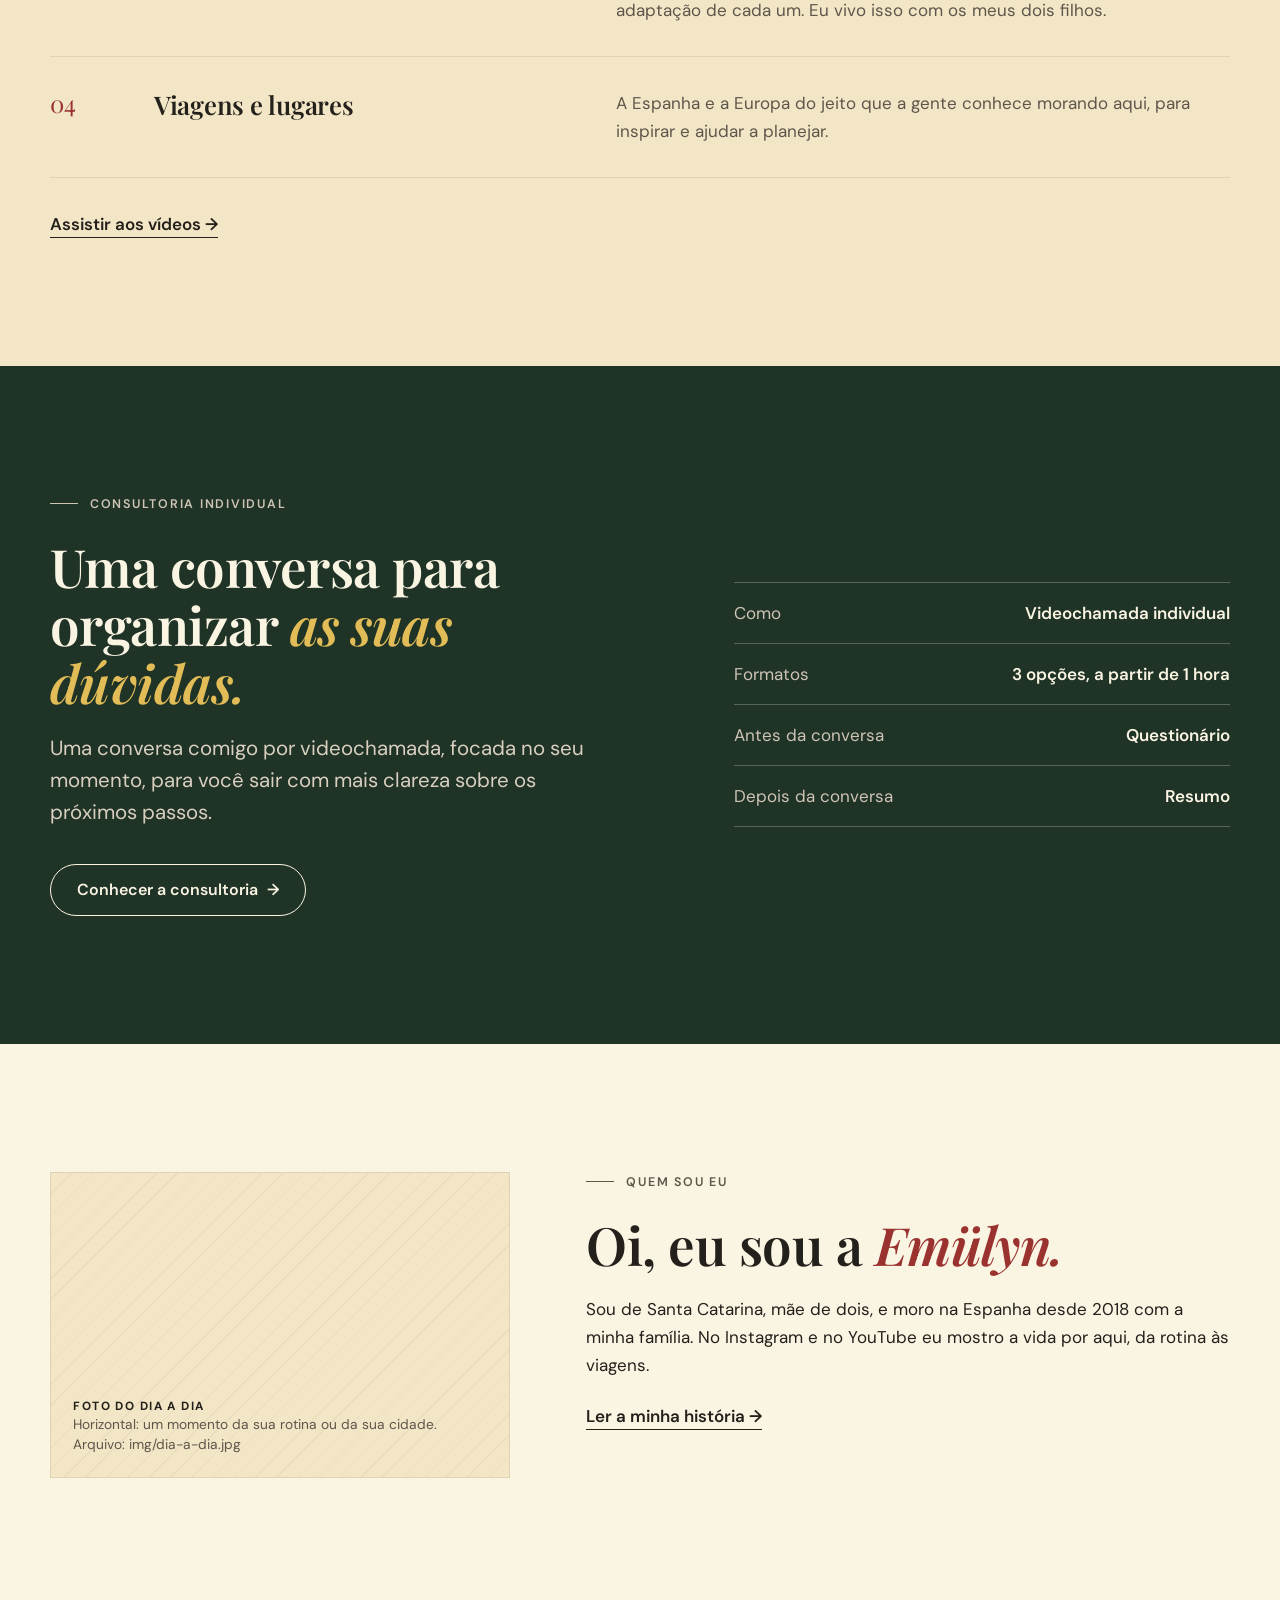
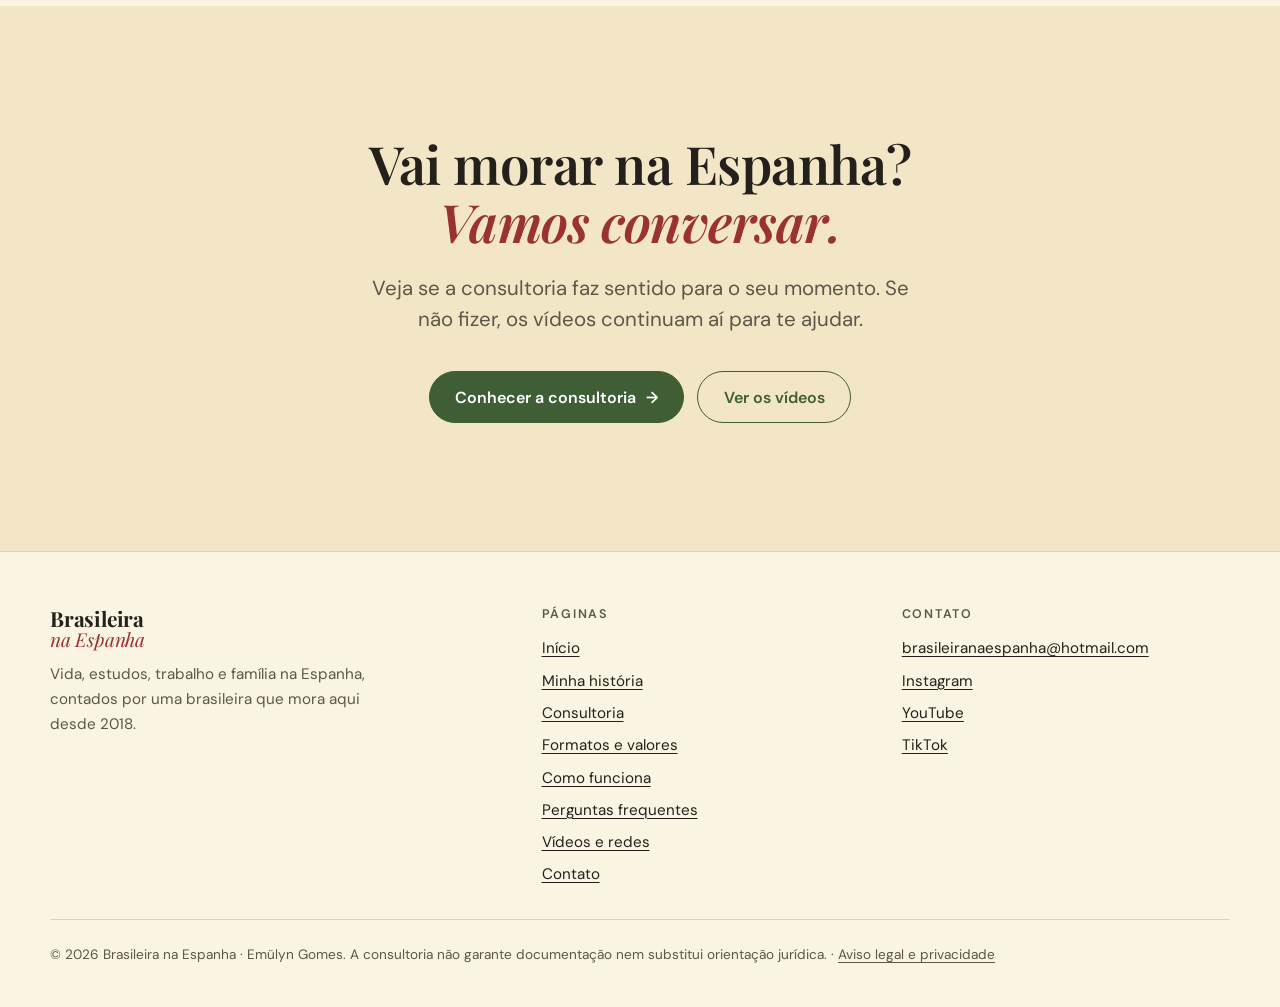
==== commit d5becdf2: "Adiciona as fotos do site" ====
--- a/publico/index.html
+++ b/publico/index.html
@@ -106,7 +106,7 @@
       <div class="envoltorio apresentacao">
         <figure>
           <div class="foto foto--paisagem">
-            <img src="img/dia-a-dia.jpg" alt="[DESCRIÇÃO DA FOTO]" onerror="this.remove()">
+            <img src="img/dia-a-dia.jpg" alt="Retrato da Emülyn, criadora do Brasileira na Espanha" onerror="this.remove()">
             <div class="vaga"><strong>Foto do dia a dia</strong> Horizontal: um momento da sua rotina ou da sua cidade. Arquivo: img/dia-a-dia.jpg</div>
           </div>
         </figure>
--- a/publico/css/estilo.css
+++ b/publico/css/estilo.css
@@ -48,6 +48,9 @@
 
 img { display: block; max-width: 100%; height: auto; }
 
+/* Garante que o atributo hidden sempre esconda (mesmo com display: flex) */
+[hidden] { display: none !important; }
+
 a { color: inherit; text-decoration-thickness: 1px; text-underline-offset: 0.2em; }
 a:hover { color: var(--pimenton); }
 
@@ -577,3 +580,15 @@
   min-height: 280px; display: grid; place-content: center; text-align: center; gap: .3rem;
   border: 2px dashed var(--linha); border-radius: 14px; background: #fff; padding: 2rem;
 }
+
+/* Formato contratado (página Seu caso) */
+.formato-contratado { background: #EEF3EA; border: 1.5px solid var(--verde); border-radius: 10px; padding: .9rem 1rem; margin-bottom: 2rem; }
+.formato-contratado strong { color: var(--verde); }
+
+/* Preço antigo riscado (preço de lançamento) */
+.preco-antigo { font-family: var(--sans); font-size: 1rem; font-weight: 500; color: var(--tinta-suave); margin-left: .4rem; }
+.formato--destaque .preco-antigo { color: #CFC5B6; }
+
+/* Agenda (Cal.com): bloco com o botão */
+.agenda-cal { border: 1.5px solid var(--verde); border-radius: 14px; background: #fff; padding: clamp(1.4rem, 4vw, 2.4rem); }
+.agenda-cal h2 { font-size: clamp(1.6rem, 3.4vw, 2.3rem); margin-bottom: .8rem; }
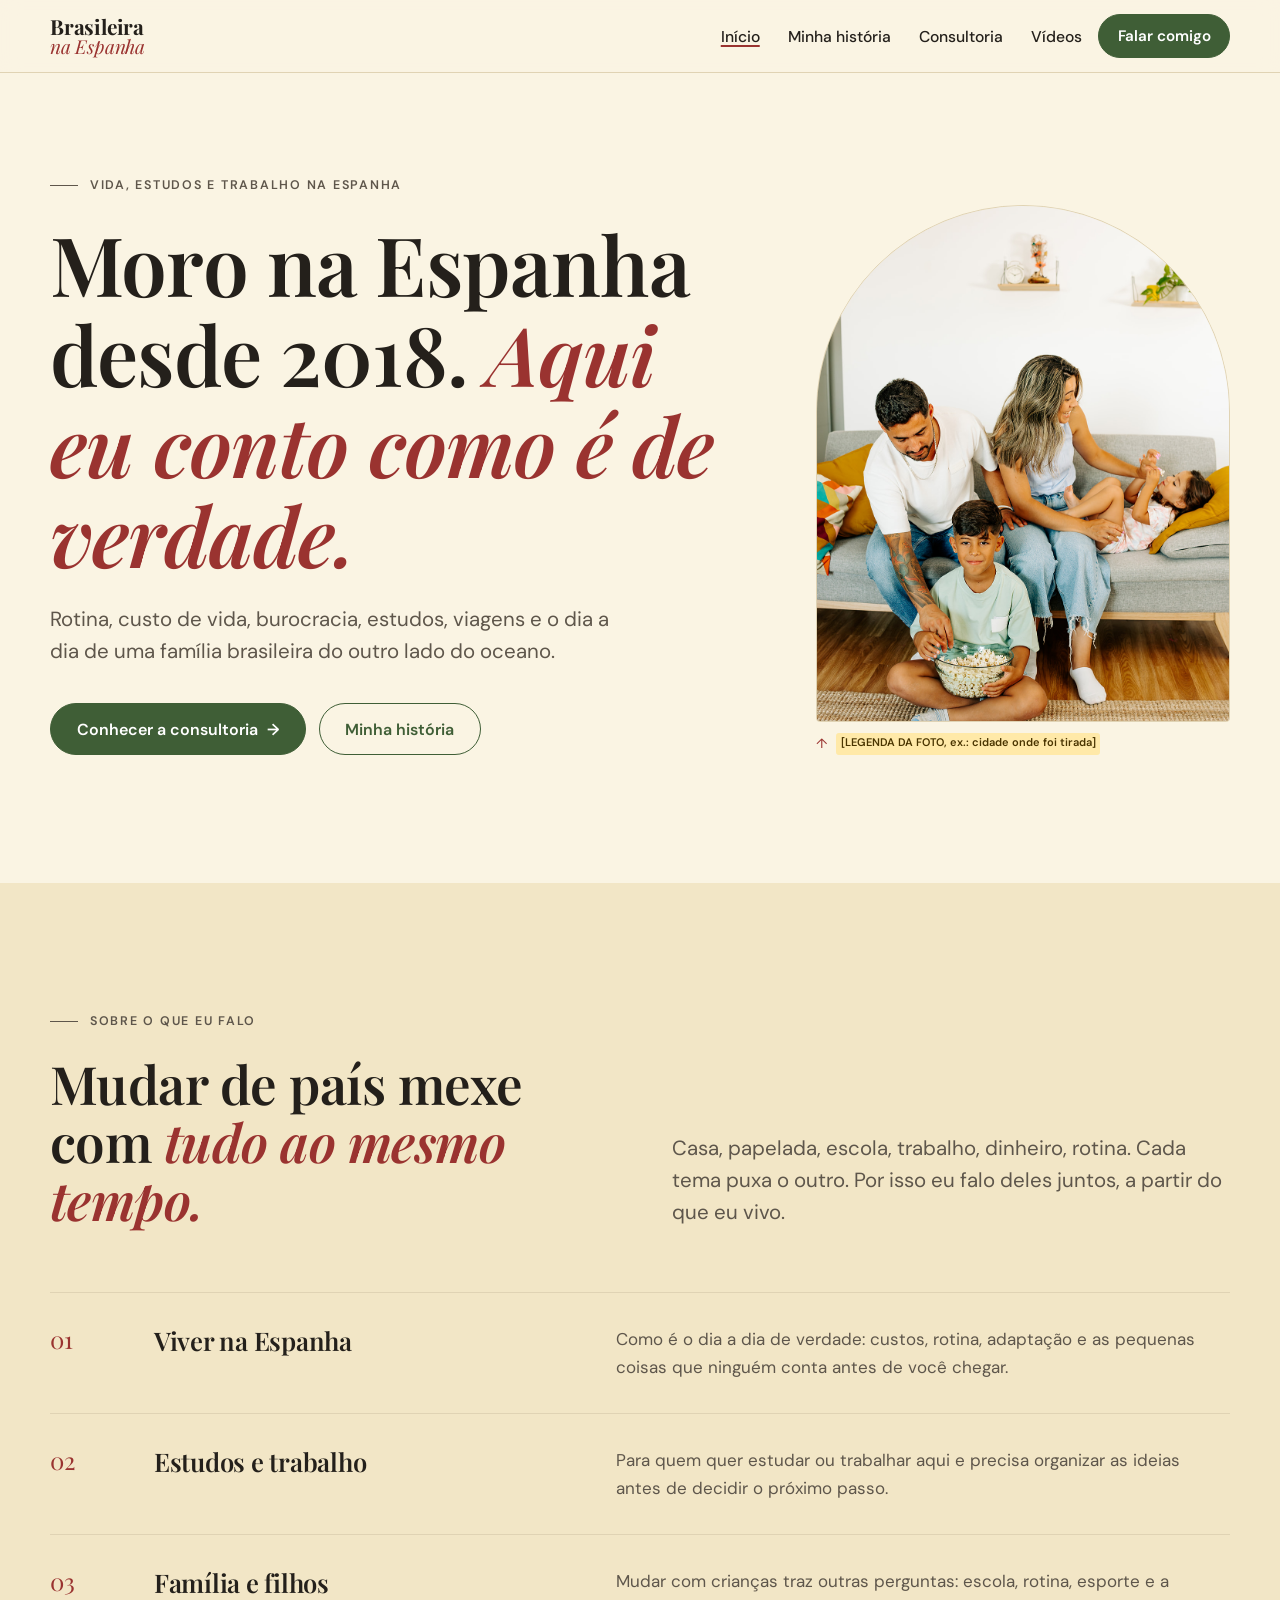
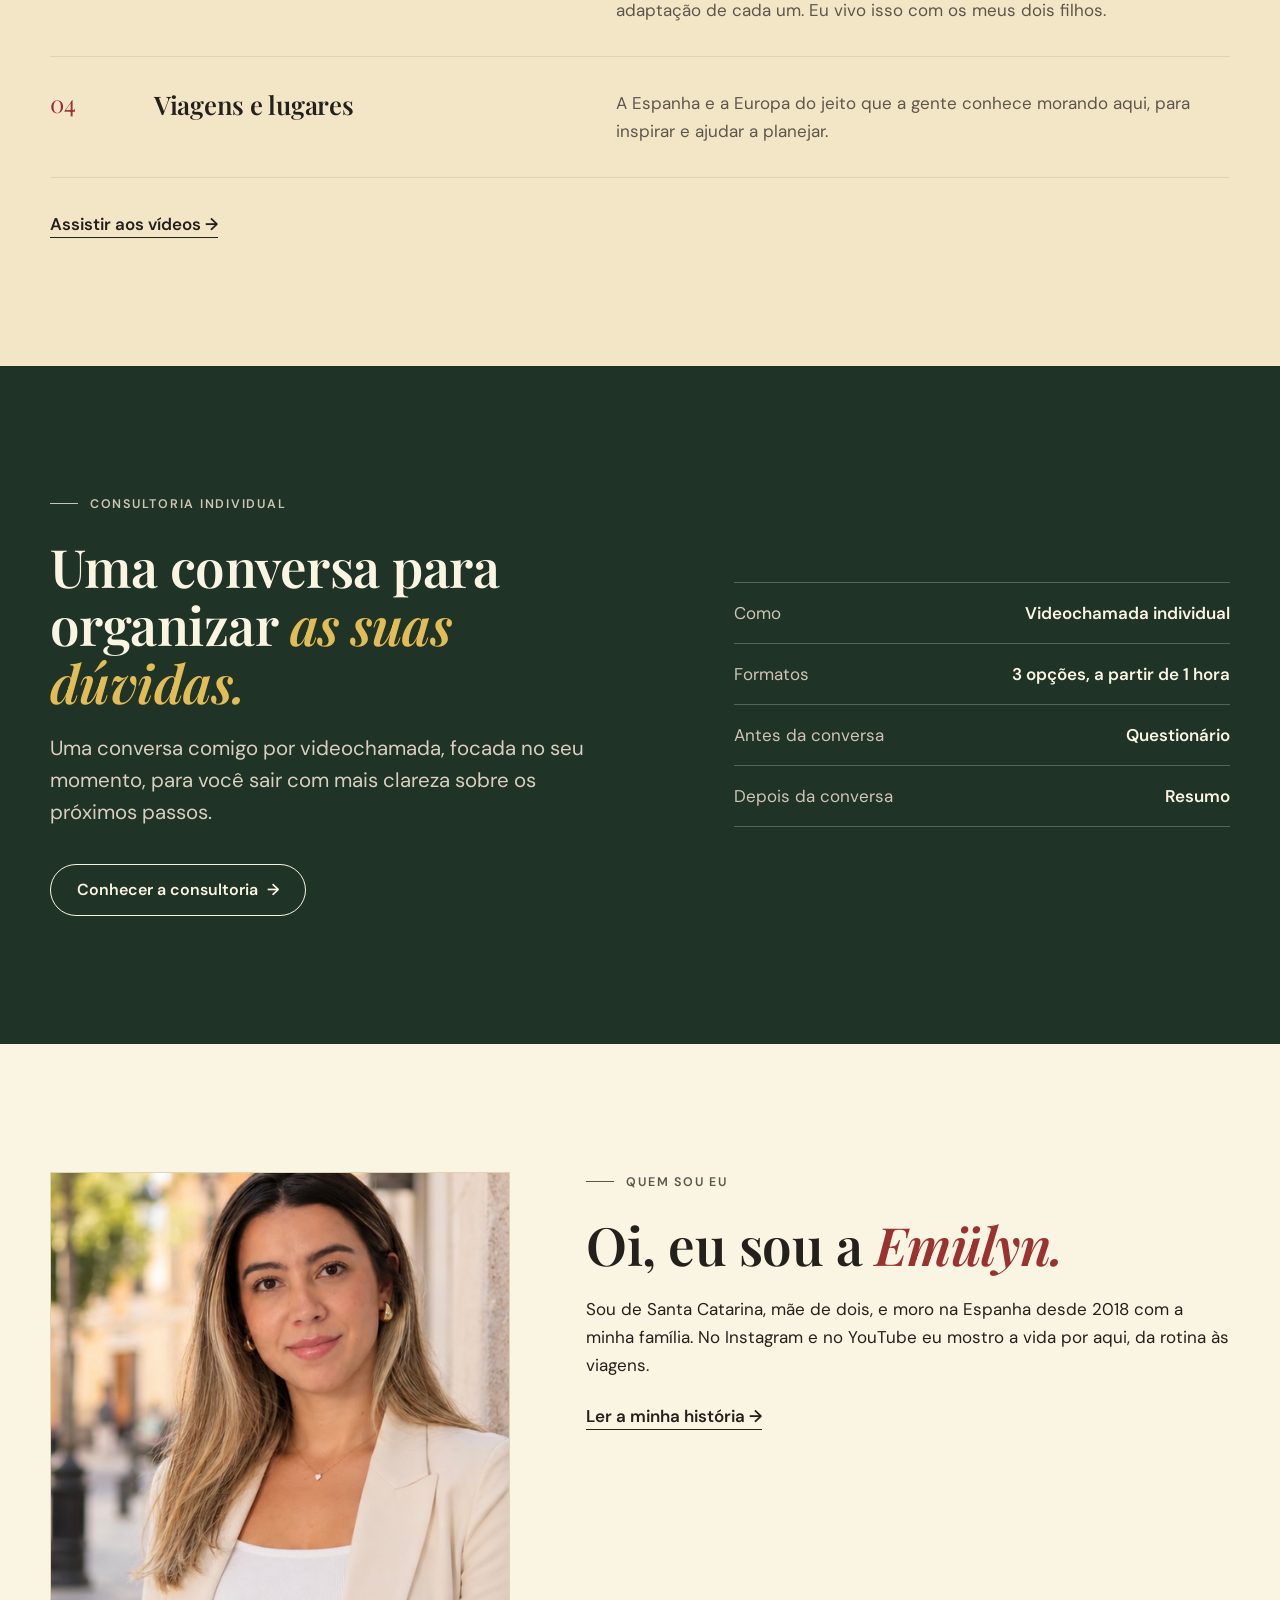
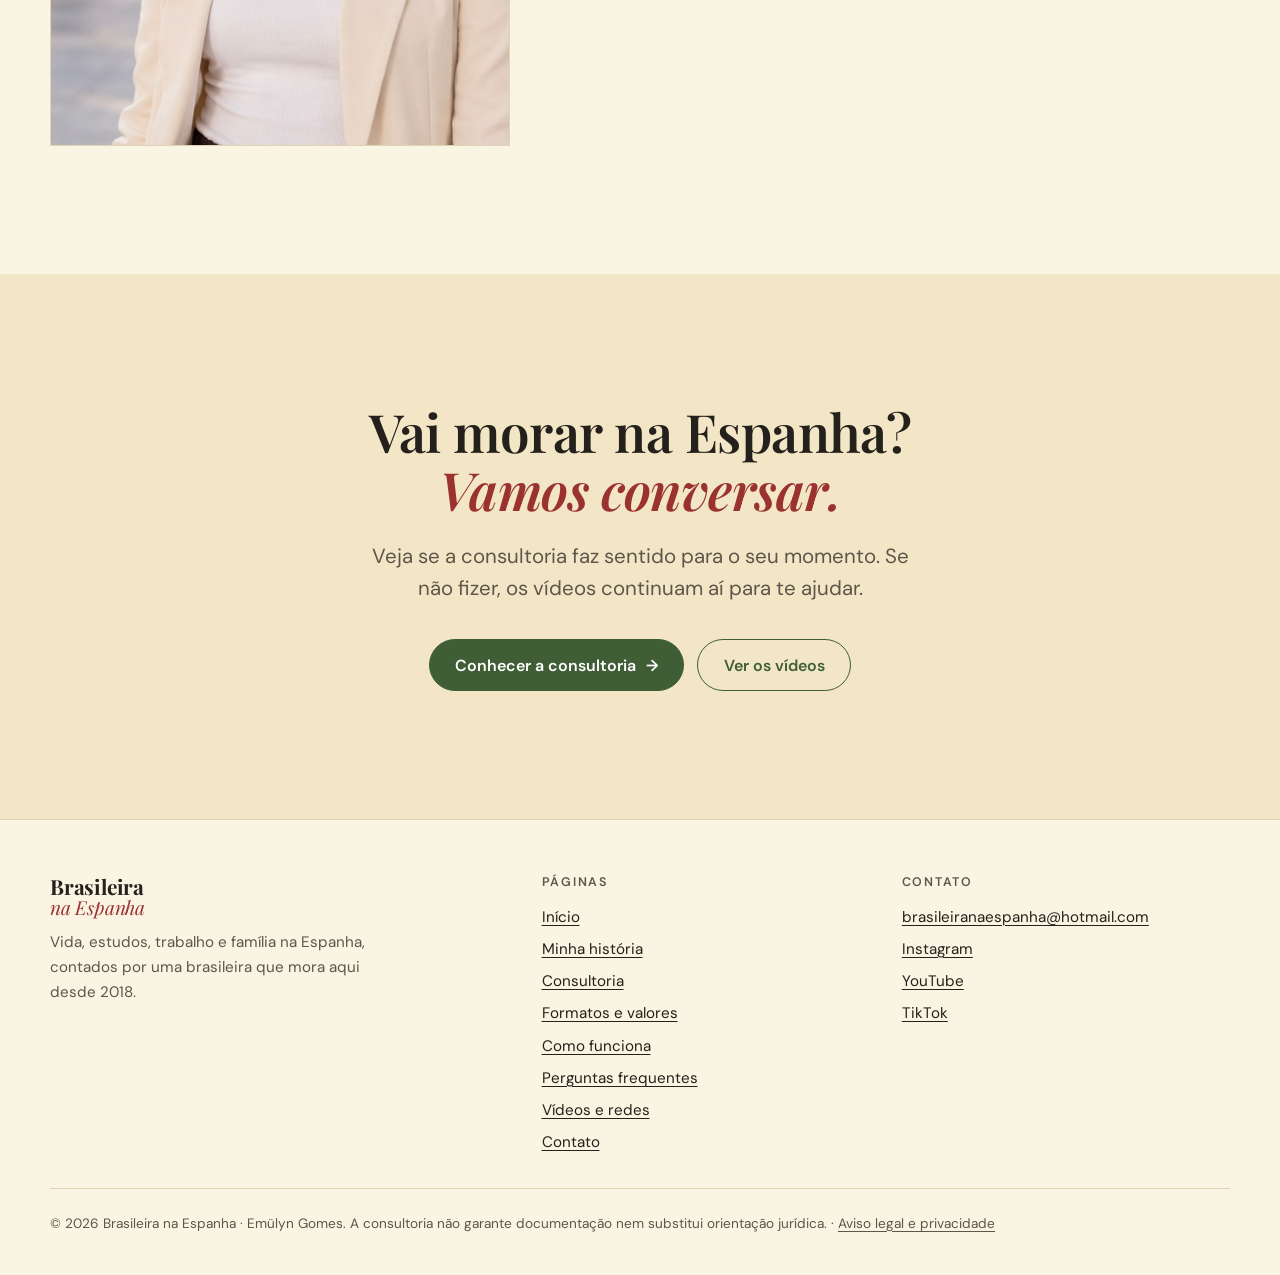
==== commit 811f7c64: "Corrige nome da foto e deixa o retrato vertical" ====
--- a/publico/index.html
+++ b/publico/index.html
@@ -105,9 +105,9 @@
     <section class="secao" aria-labelledby="titulo-sobre">
       <div class="envoltorio apresentacao">
         <figure>
-          <div class="foto foto--paisagem">
+          <div class="foto foto--retrato">
             <img src="img/dia-a-dia.jpg" alt="Retrato da Emülyn, criadora do Brasileira na Espanha" onerror="this.remove()">
-            <div class="vaga"><strong>Foto do dia a dia</strong> Horizontal: um momento da sua rotina ou da sua cidade. Arquivo: img/dia-a-dia.jpg</div>
+            <div class="vaga"><strong>Seu retrato</strong> Vertical. Arquivo: img/dia-a-dia.jpg</div>
           </div>
         </figure>
         <div class="medida">
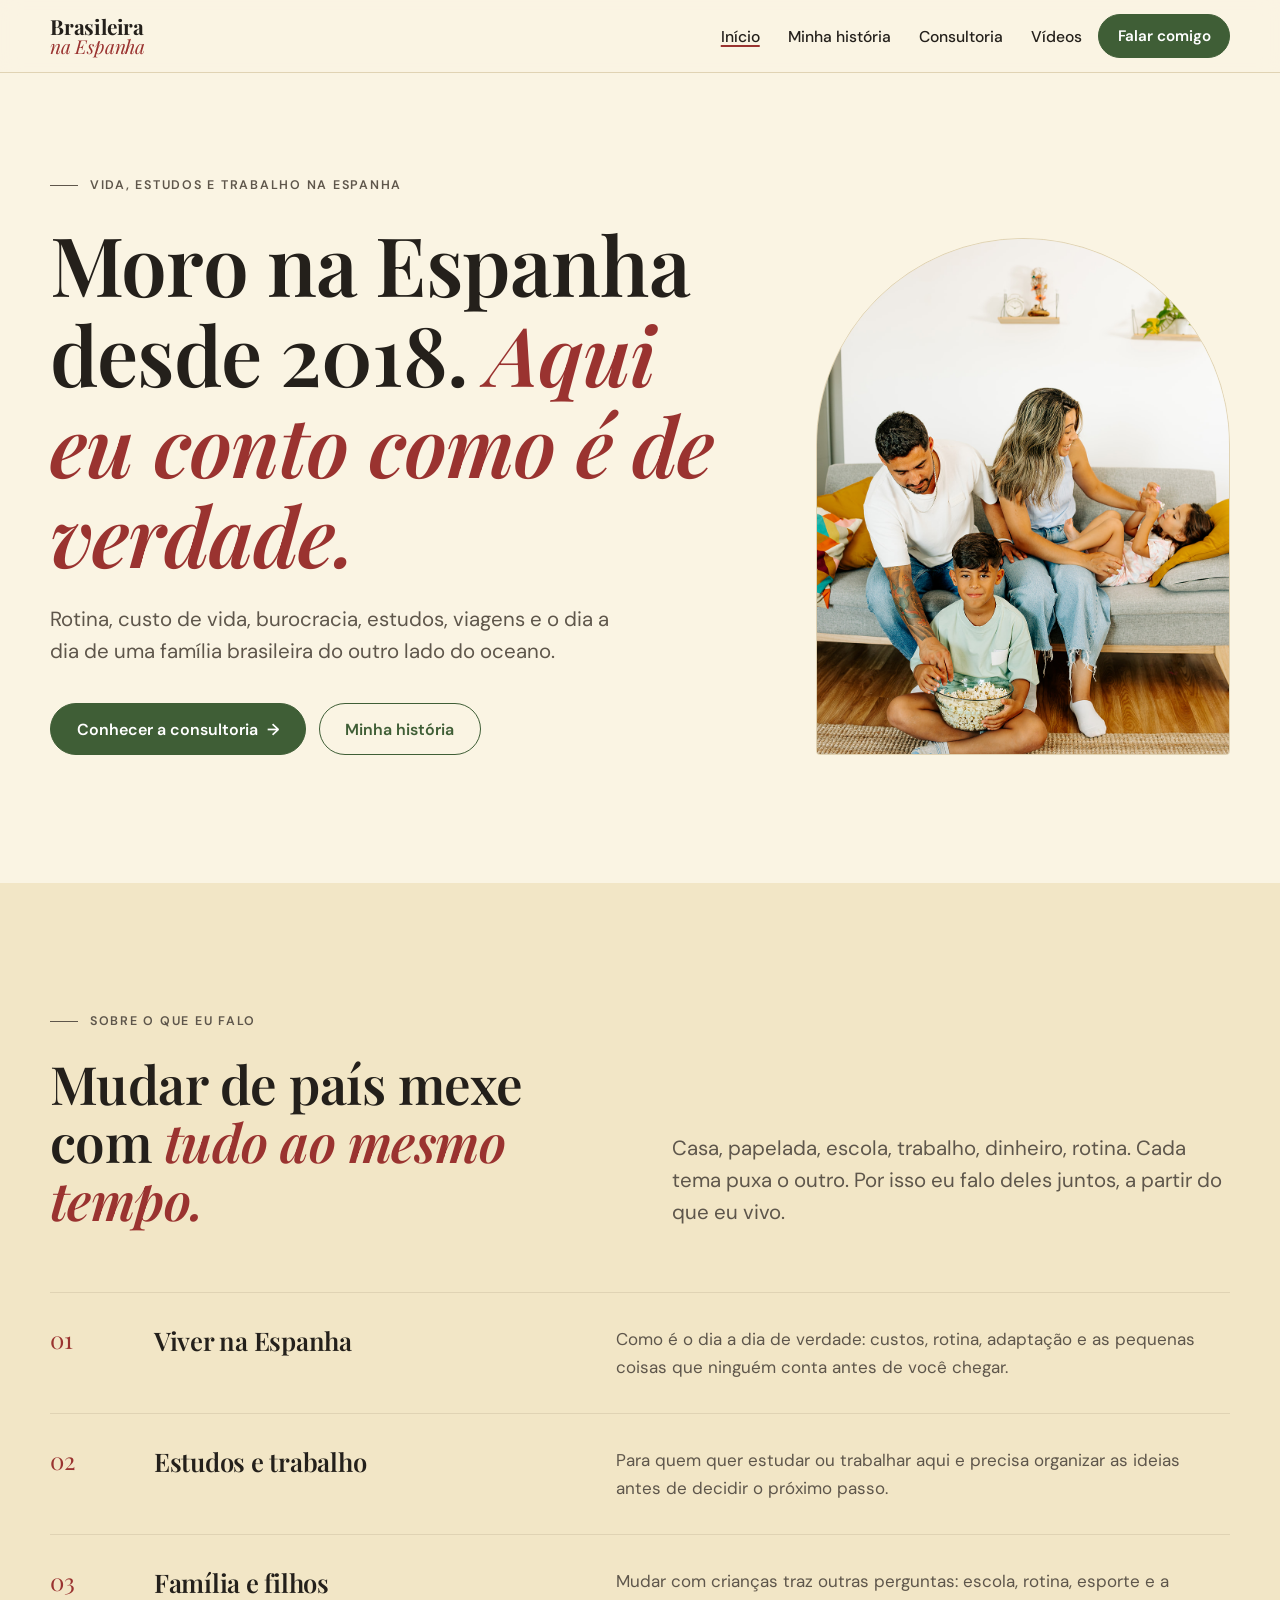
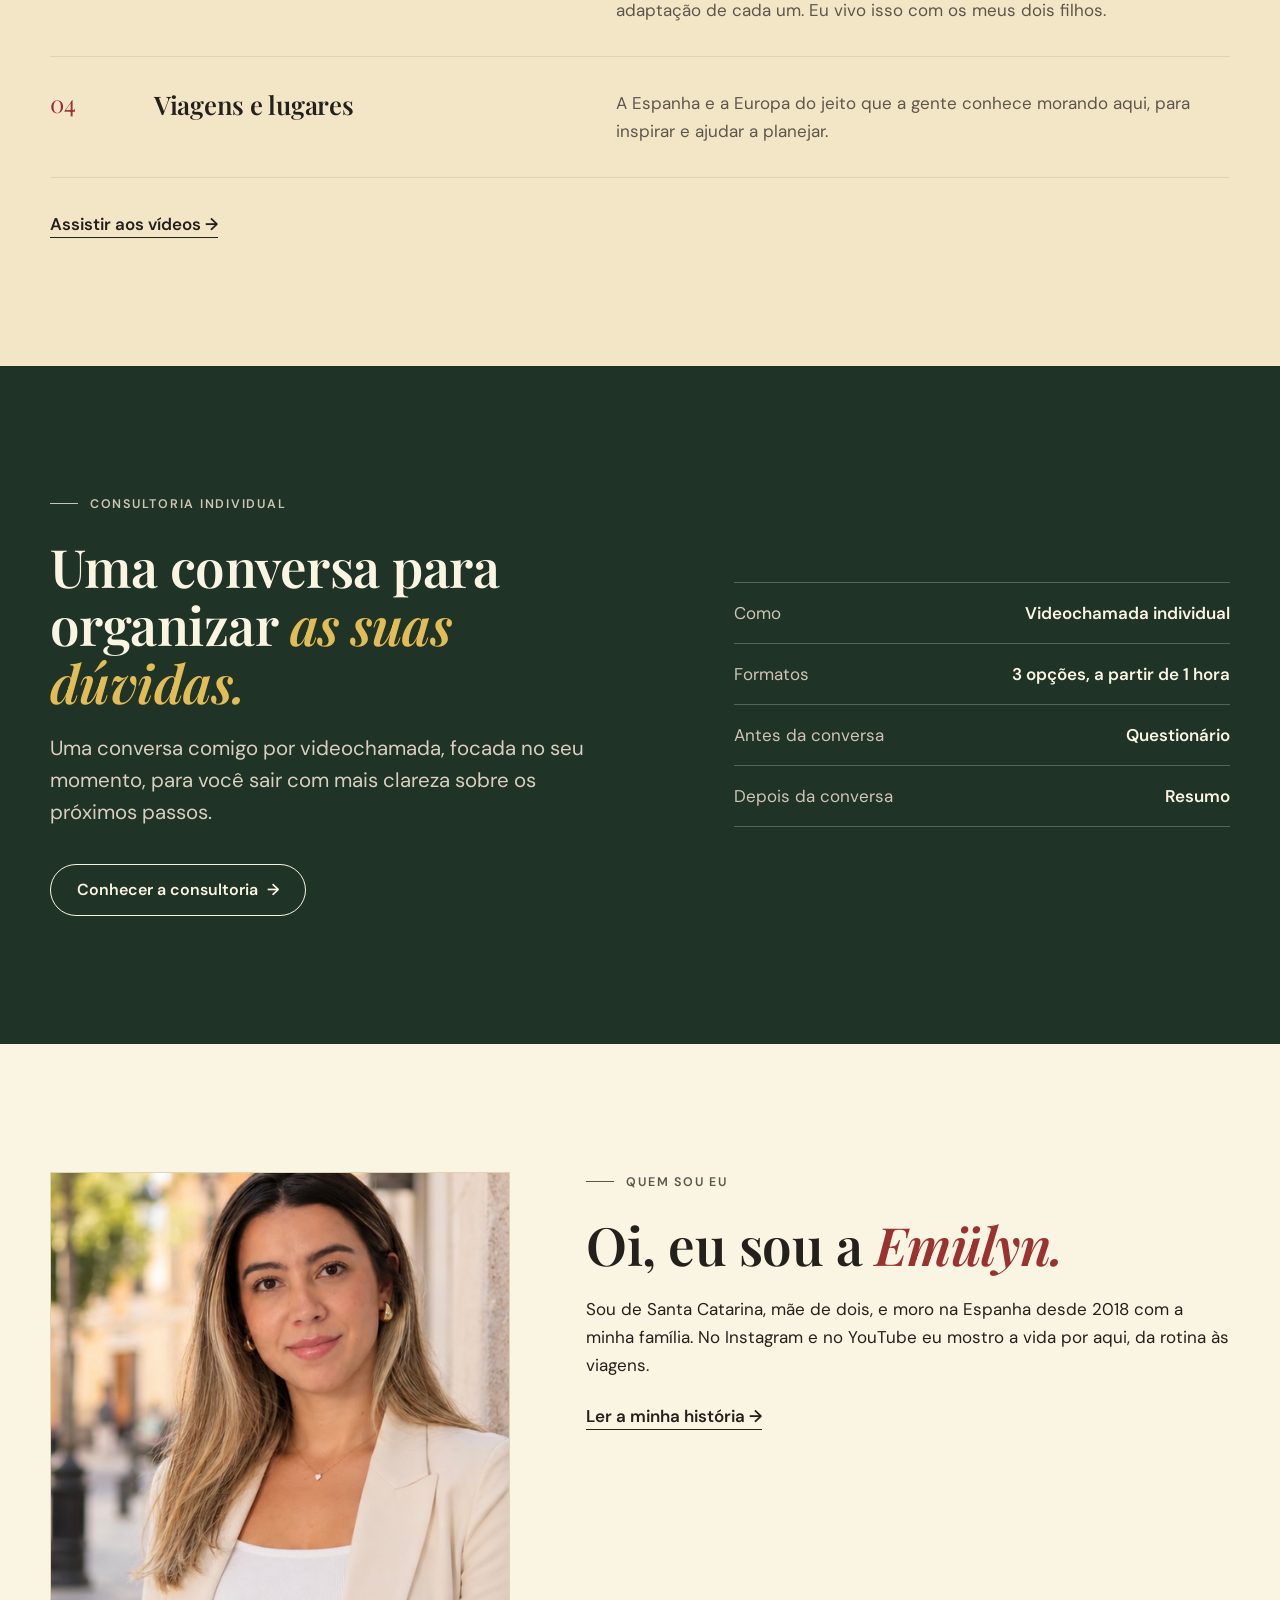
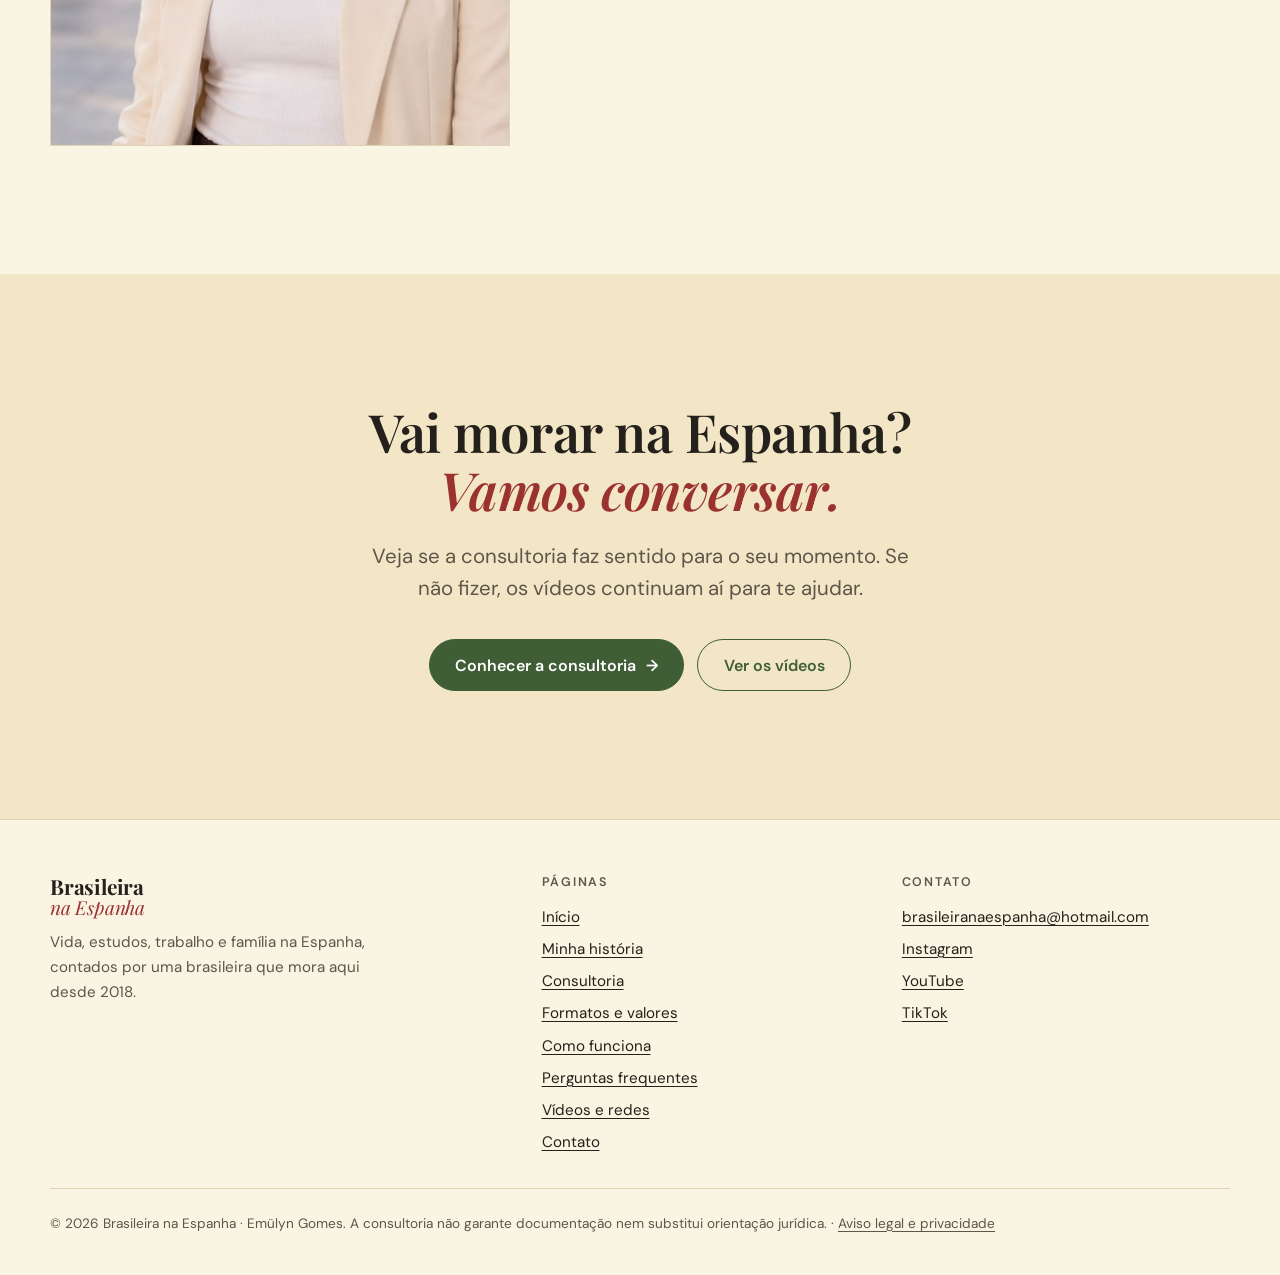
==== commit 4845d797: "Botão de WhatsApp para quem ainda não sabe o formato" ====
--- a/publico/index.html
+++ b/publico/index.html
@@ -59,7 +59,6 @@
             <img src="img/emulyn.jpg" alt="Emülyn com o marido e os dois filhos no sofá de casa" width="800" height="1000" onerror="this.remove()">
             <div class="vaga"><strong>Foto da família</strong> Use a mesma foto do seu site atual (vocês no sofá). Arquivo: img/emulyn.jpg</div>
           </div>
-          <figcaption class="legenda"><span class="campo">[LEGENDA DA FOTO, ex.: cidade onde foi tirada]</span></figcaption>
         </figure>
       </div>
     </section>
--- a/publico/css/estilo.css
+++ b/publico/css/estilo.css
@@ -592,3 +592,19 @@
 /* Agenda (Cal.com): bloco com o botão */
 .agenda-cal { border: 1.5px solid var(--verde); border-radius: 14px; background: #fff; padding: clamp(1.4rem, 4vw, 2.4rem); }
 .agenda-cal h2 { font-size: clamp(1.6rem, 3.4vw, 2.3rem); margin-bottom: .8rem; }
+
+/* --------------------------------------------------------------------------
+   Vídeos por assunto (página Vídeos)
+   -------------------------------------------------------------------------- */
+.temas-videos { display: grid; gap: 3.5rem; }
+.tema-video h3 { border-top: 2px solid var(--tinta); padding-top: 1rem; margin-bottom: 1.4rem; }
+.grade-videos { list-style: none; padding: 0; display: grid; grid-template-columns: repeat(3, 1fr); gap: 1.6rem; }
+.video { display: block; text-decoration: none; }
+.video-capa { display: block; aspect-ratio: 16 / 9; overflow: hidden; border-radius: 8px; background: var(--linha); }
+.video-capa img { width: 100%; height: 100%; object-fit: cover; transition: transform .3s; }
+.video:hover .video-capa img { transform: scale(1.04); }
+.video-titulo { display: block; font-weight: 600; line-height: 1.35; margin-top: .75rem; }
+.video:hover .video-titulo { color: var(--vinho); }
+.video-meta { display: block; font-size: .85rem; color: var(--tinta-suave); margin-top: .25rem; }
+@media (max-width: 860px) { .grade-videos { grid-template-columns: 1fr 1fr; } }
+@media (max-width: 560px) { .grade-videos { grid-template-columns: 1fr; } }
